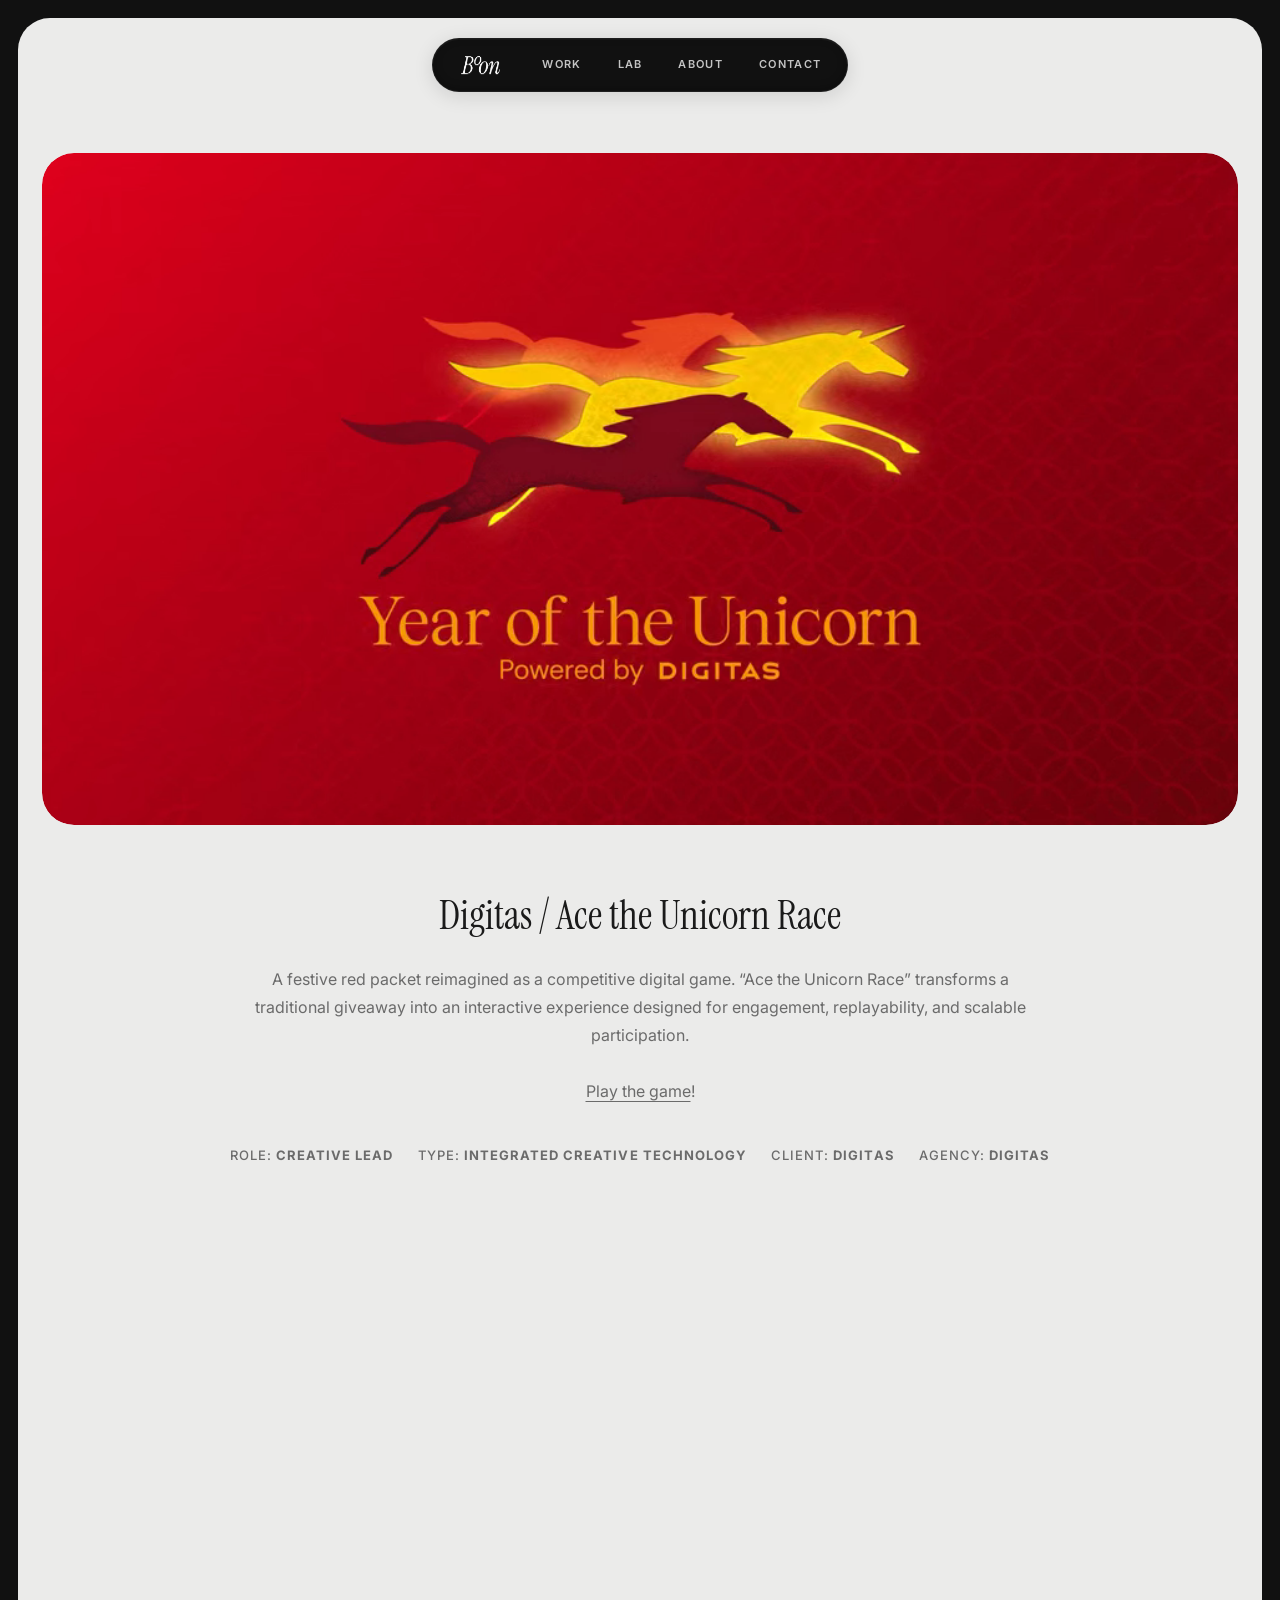
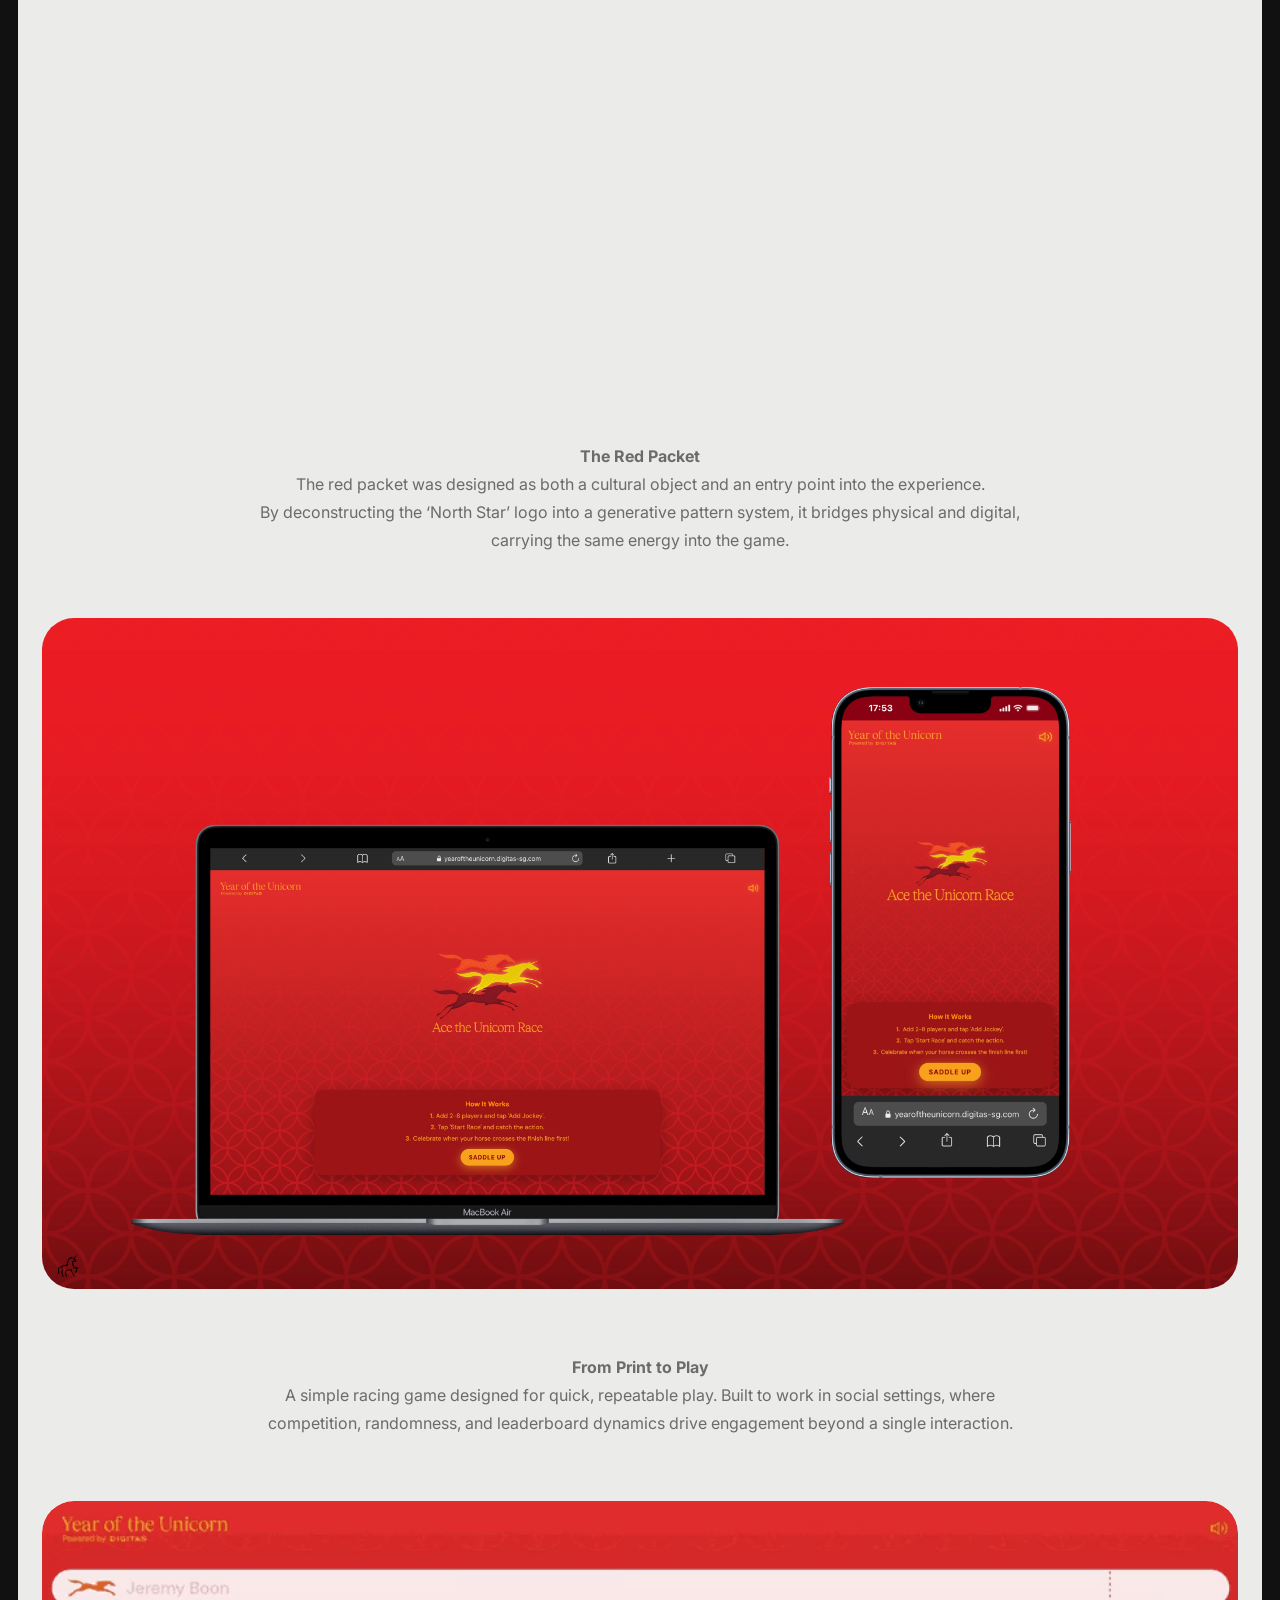
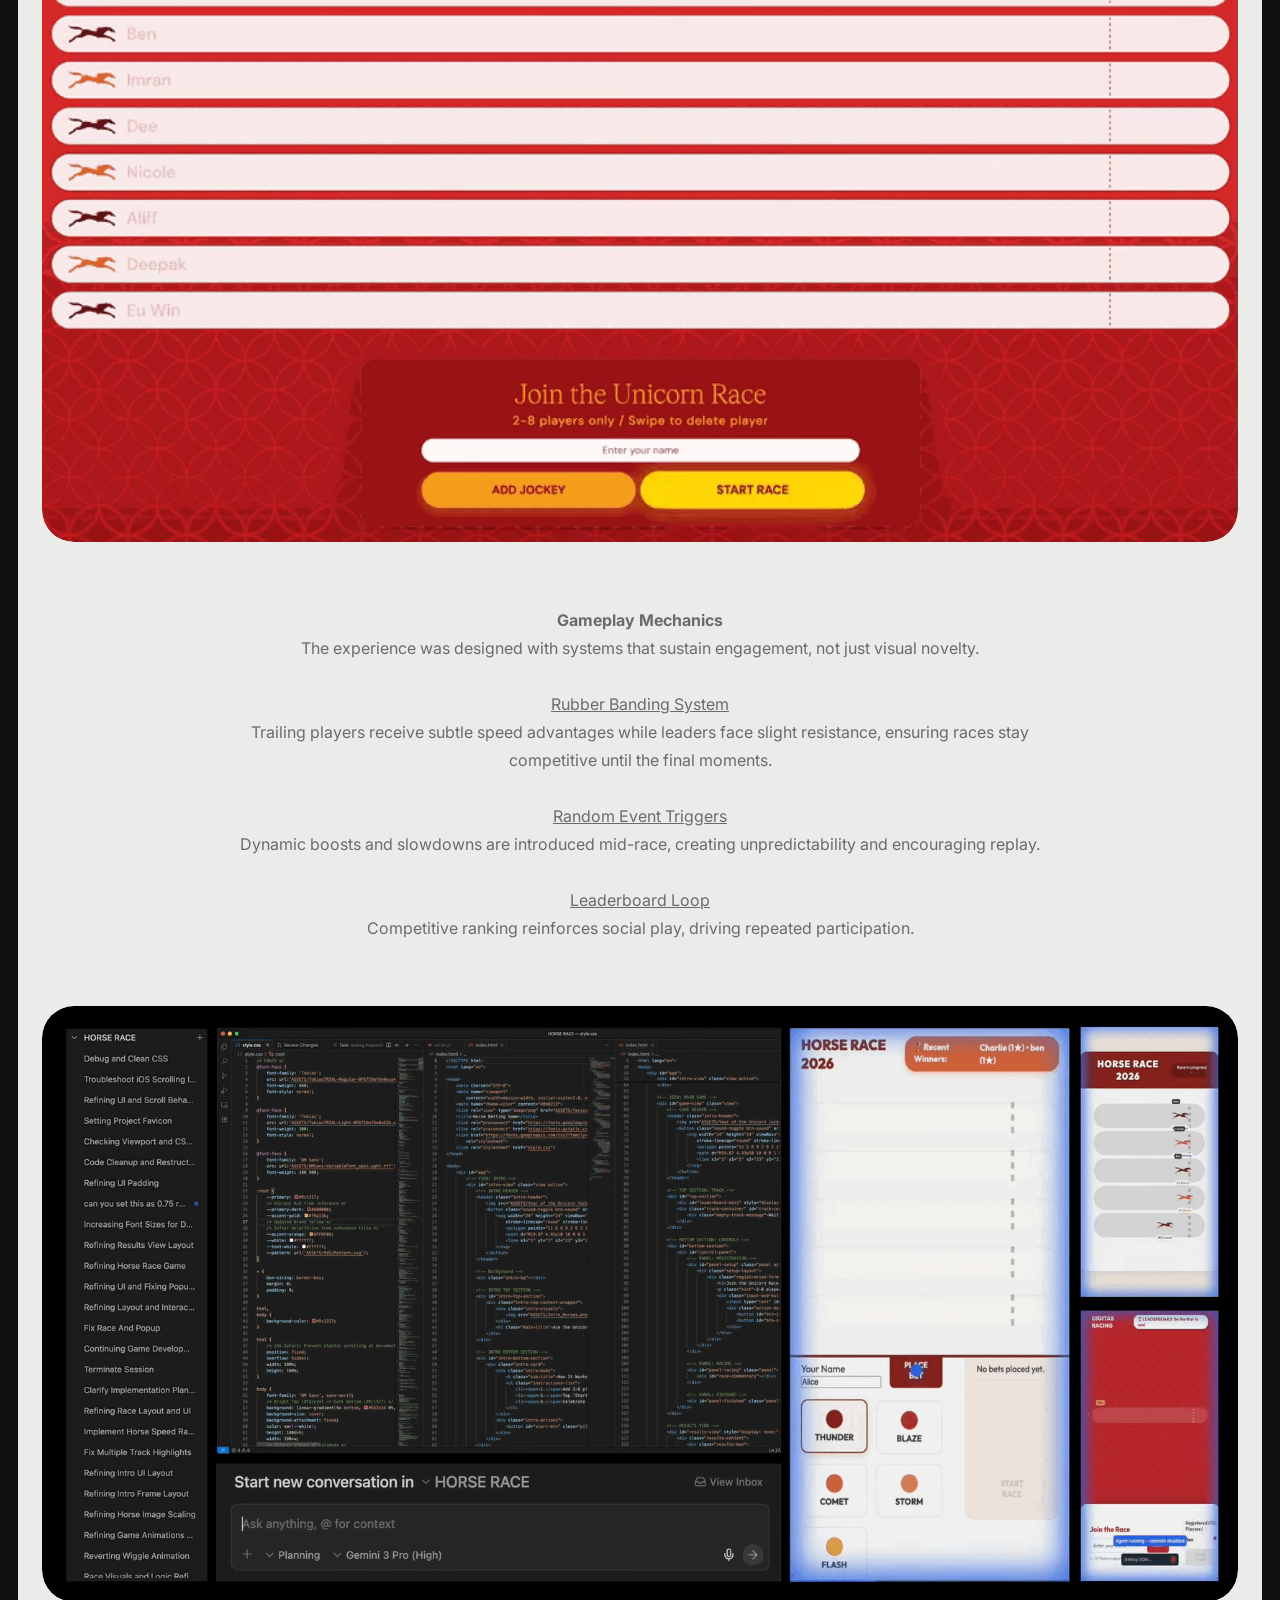
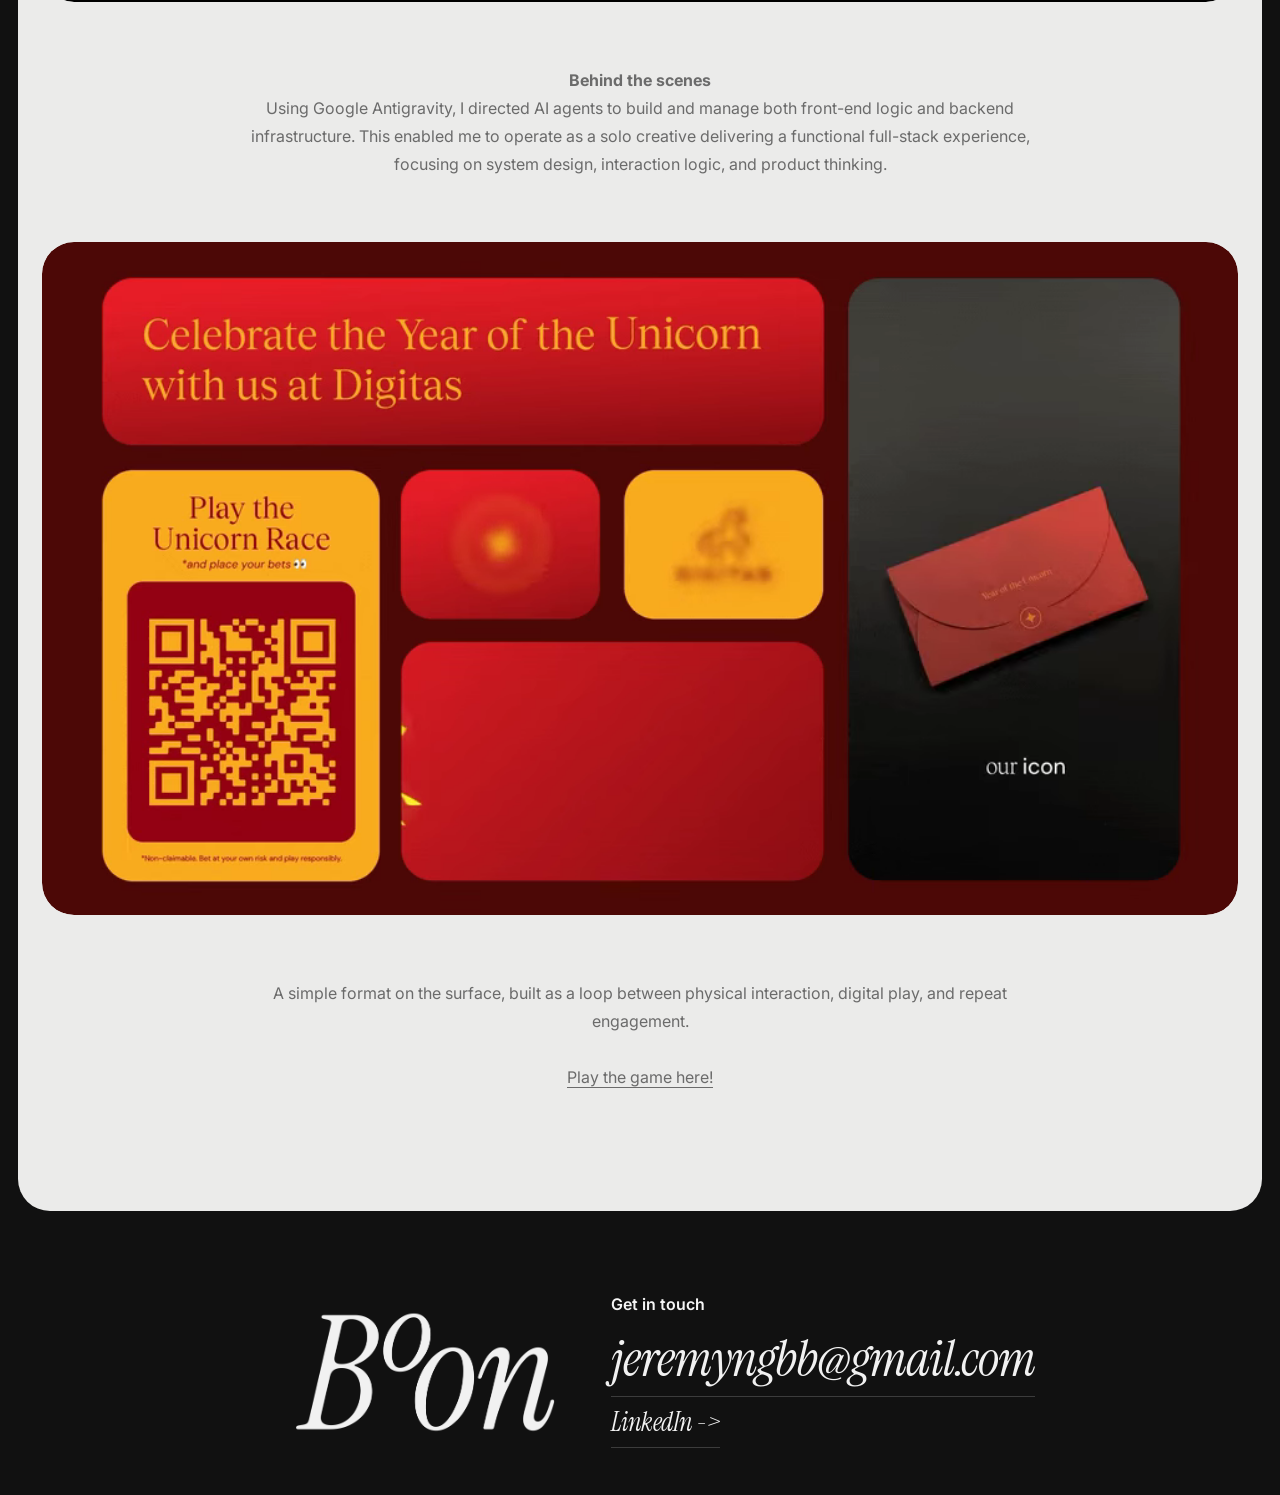
==== lab/digitas-ace-the-unicorn-race/index.html @ 89e83d44 "Add webm media support and hide editor by default" ====
<!DOCTYPE html>
<html lang="en">
<head>
  <meta charset="UTF-8">
  <meta name="viewport" content="width=device-width, initial-scale=1.0">
  <meta name="description" content="Project Detail — Boon's Portfolio">
  <title>Project — Boon</title>
  <base href="../../">
  <link rel="icon" type="image/png" href="assets/boon-logo.png">
  <link rel="apple-touch-icon" href="assets/boon-logo.png">
  <link rel="stylesheet" href="css/style.css?v=20260430-08">
</head>
<body>
  <div class="viewport-outer">
    <div class="site-frame" id="siteFrame">
      <header class="site-header" id="siteHeader">
        <div class="site-header-left"></div>
        <nav class="notch-nav" id="notchNav">
          <span class="site-logo" id="notchLogo"></span>
          <div class="notch-links-shell">
            <div class="notch-links" id="notchLinks"></div>
          </div>
        </nav>
        <div class="site-header-right"></div>
      </header>

      <section class="project-hero" id="projectHero"></section>
      <section class="project-info" id="projectInfo"></section>
      <section class="content-blocks" id="contentBlocks"></section>
    </div>
  </div>

  <footer class="site-footer" id="siteFooter"></footer>

  <button class="sync-toggle" id="syncToggle" title="Sync from data.js" onclick="syncFromFile()">↻</button>
  <button class="edit-toggle" id="editToggle">Edit</button>

  <div class="edit-toolbar" id="editToolbar">
    <button onclick="addContentBlock('full-image')">+ Full Image</button>
    <button onclick="addContentBlock('two-image')">+ Two Images</button>
    <button onclick="addContentBlock('3-grid')">+ 3-Grid</button>
    <button onclick="addContentBlock('4-grid')">+ 4-Grid</button>
    <button onclick="addContentBlock('text')">+ Text</button>
    <button onclick="addContentBlock('two-column')">+ Two Column</button>
    <button onclick="addContentBlock('video')">+ Video</button>
    <button onclick="exportData()">Export Data</button>
    <button class="primary" onclick="saveData(); showToast('Saved!');">Save</button>
  </div>

  <div id="toast" style="
    position: fixed; bottom: 80px; left: 50%; transform: translateX(-50%) translateY(20px);
    background: #1A1A1A; color: #fff; font-family: var(--font-body); font-size: 13px;
    padding: 10px 24px; border-radius: 50px; opacity: 0; pointer-events: none;
    transition: all 0.3s cubic-bezier(0.16, 1, 0.3, 1); z-index: 3000;
  "></div>

  <script defer src="js/data.js?v=20260430-08"></script>
  <script defer src="js/core.js?v=20260430-08"></script>
  <script defer src="js/app.js?v=20260430-08"></script>
  <script defer src="js/editor.js?v=20260430-08"></script>
</body>
</html>
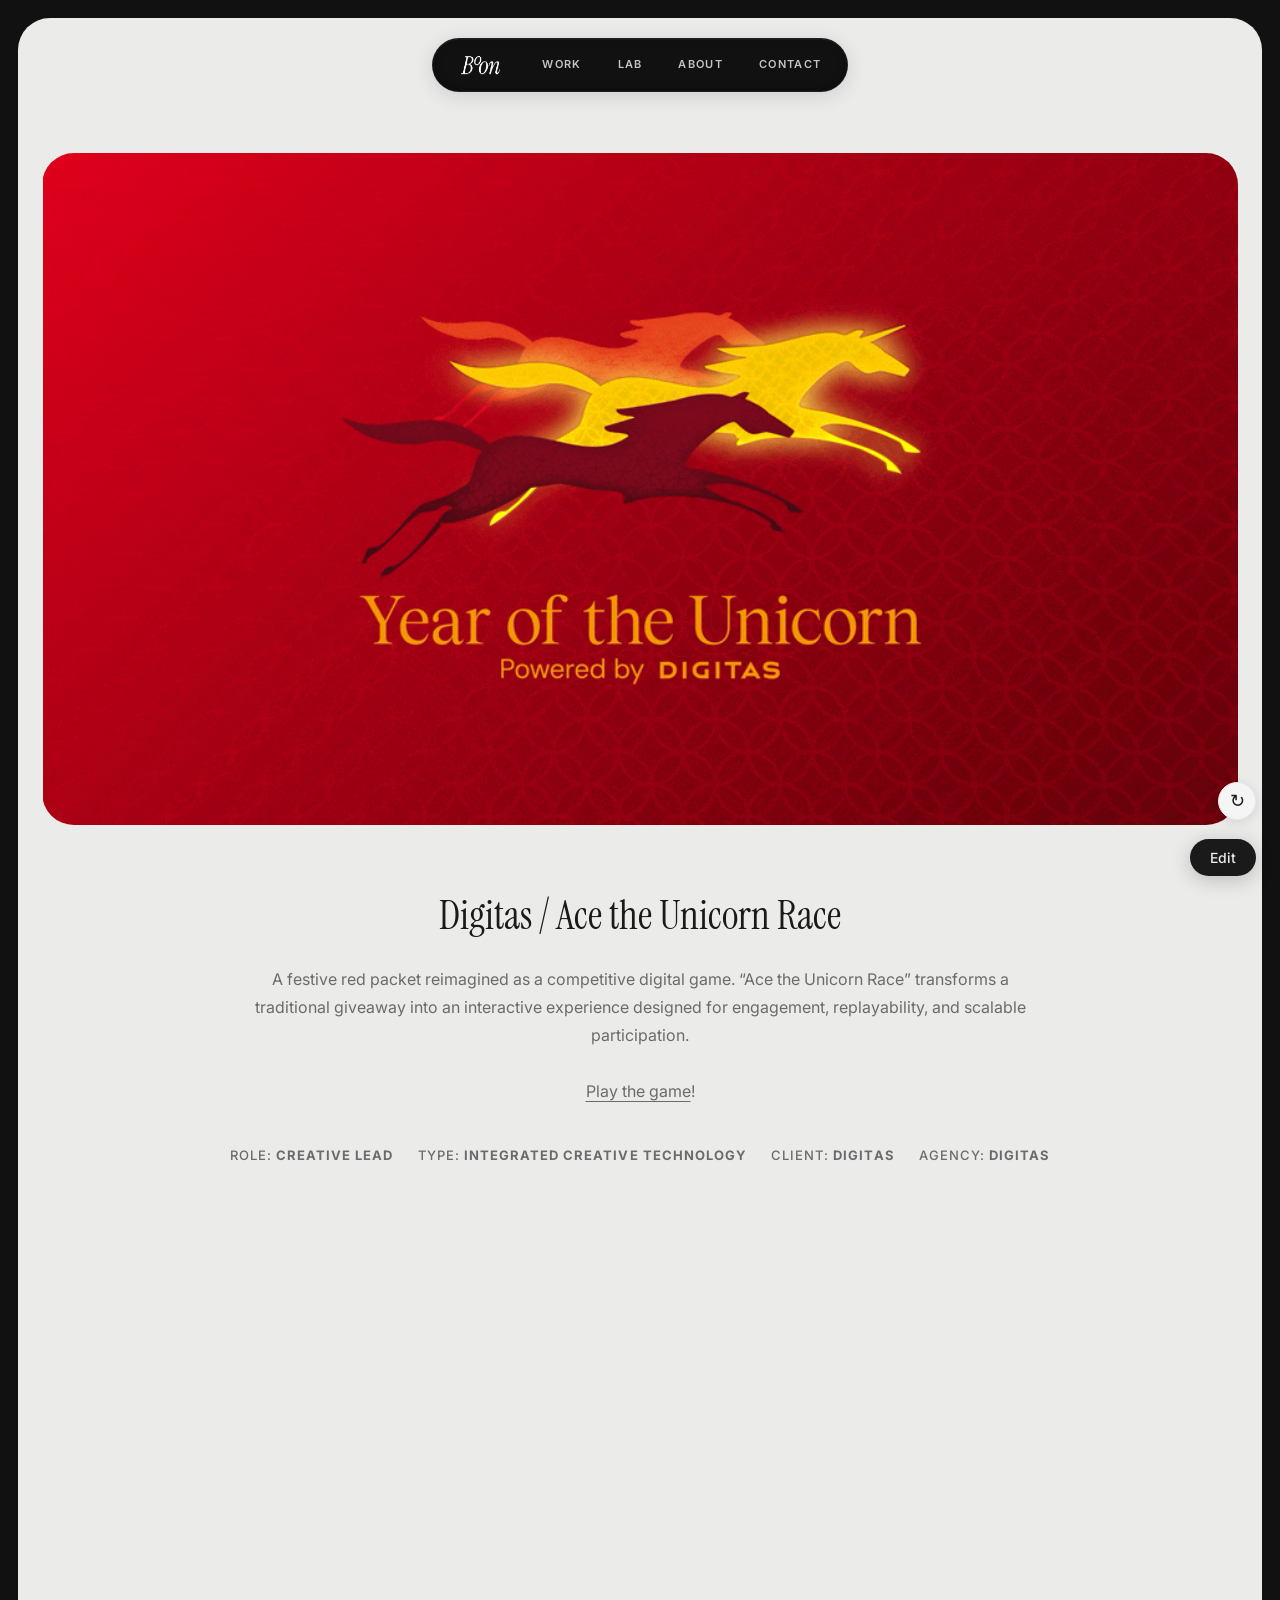
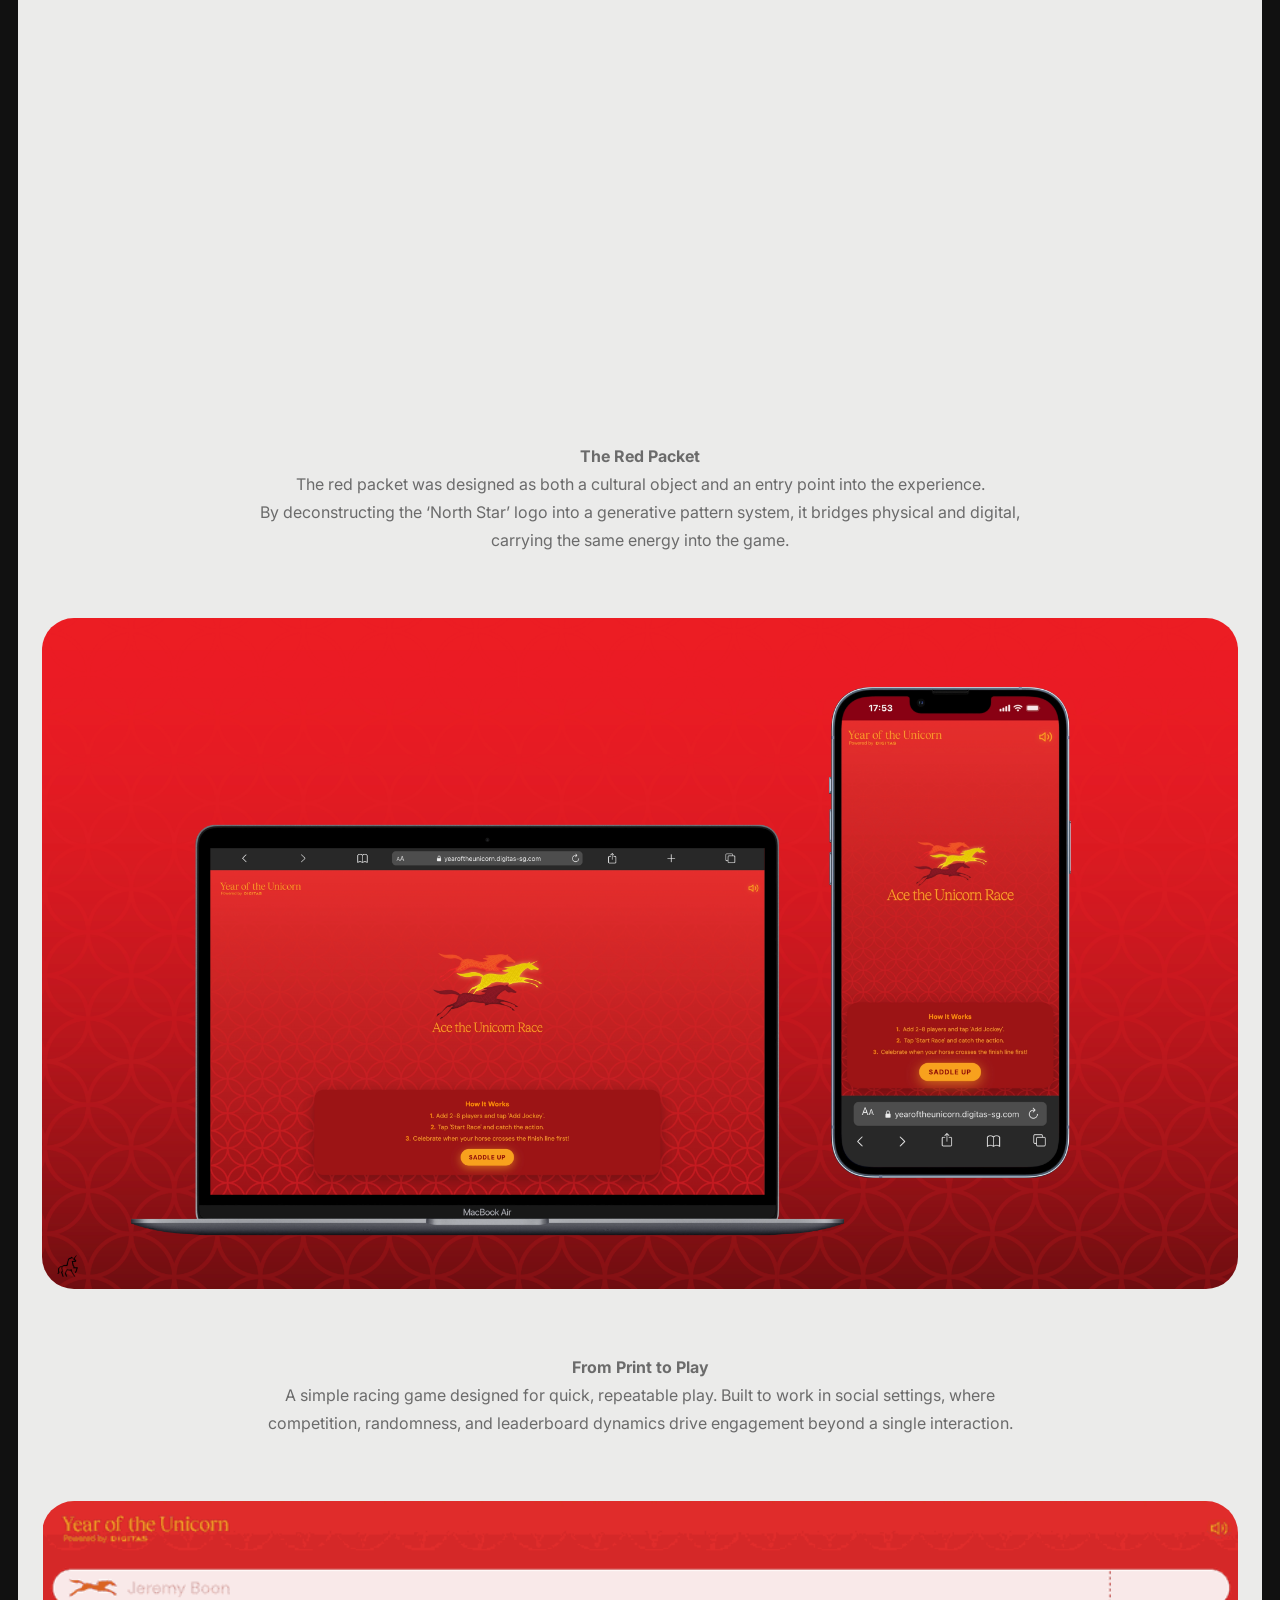
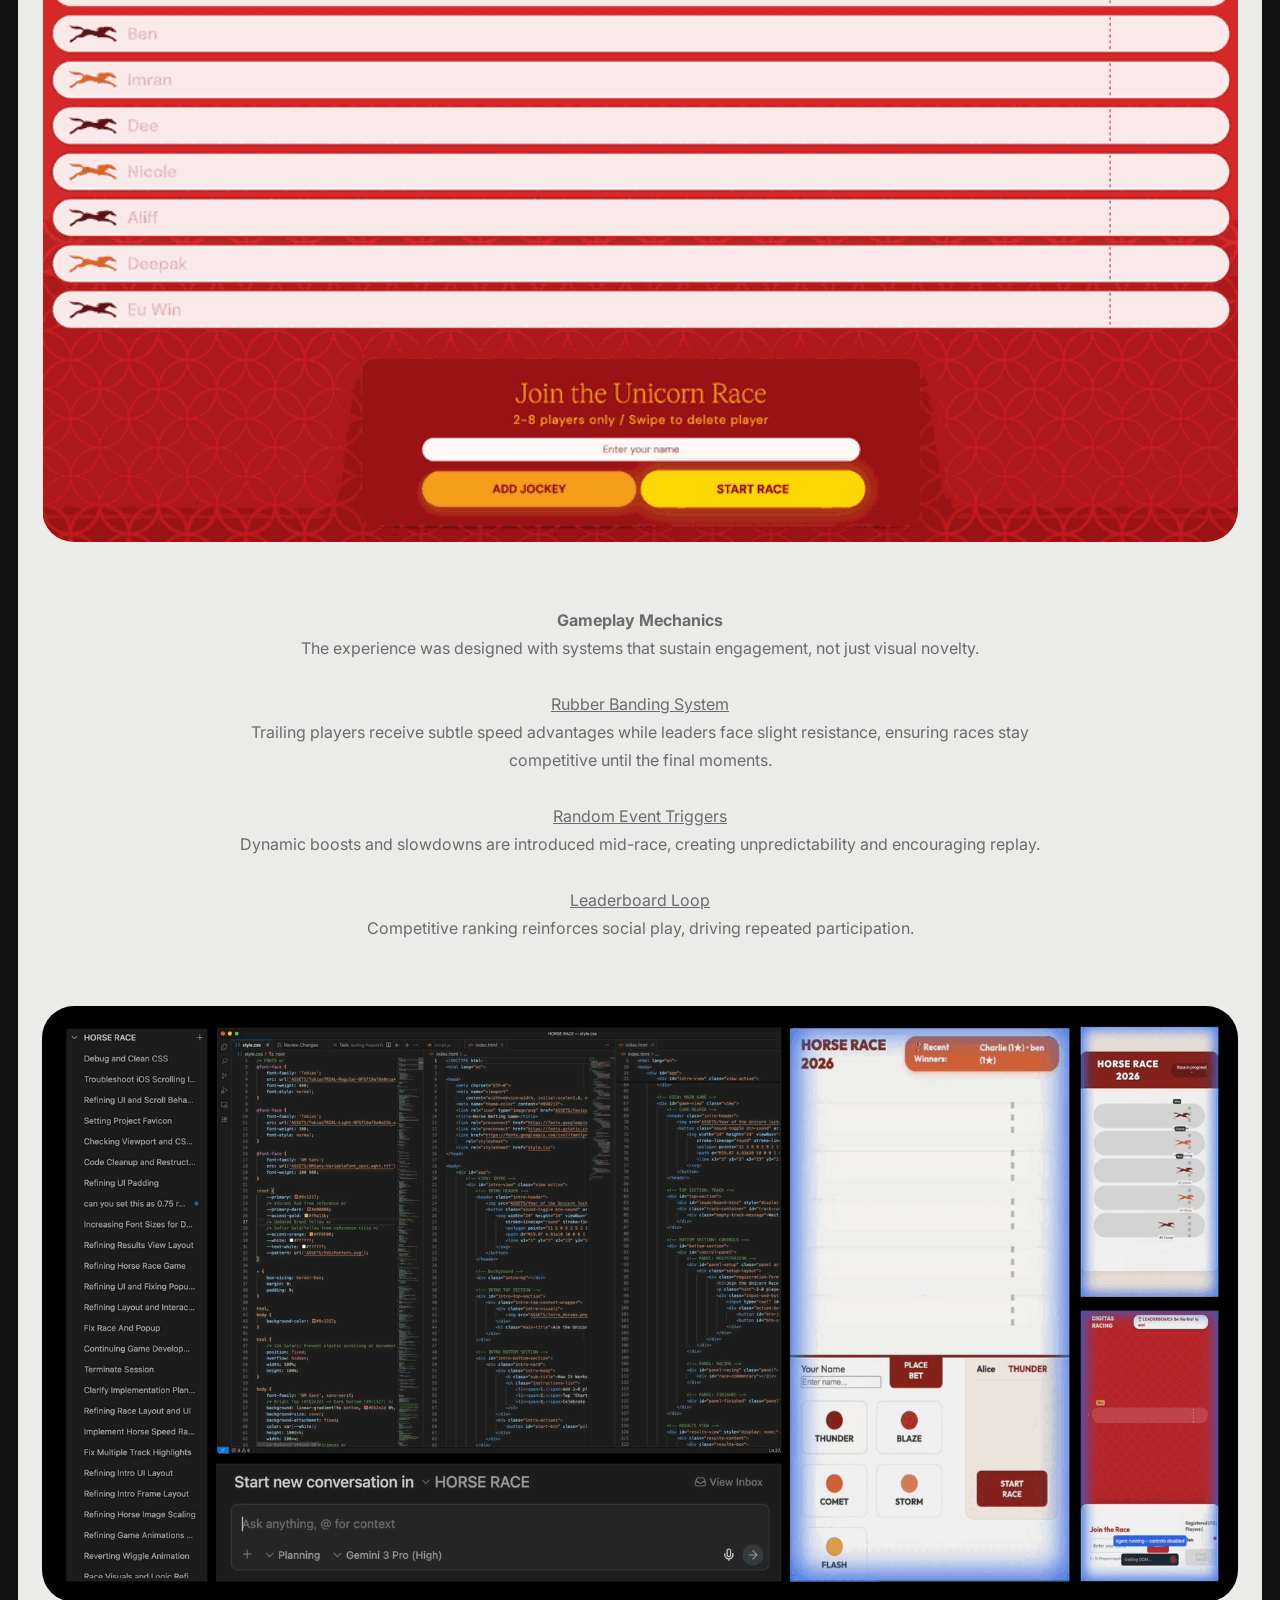
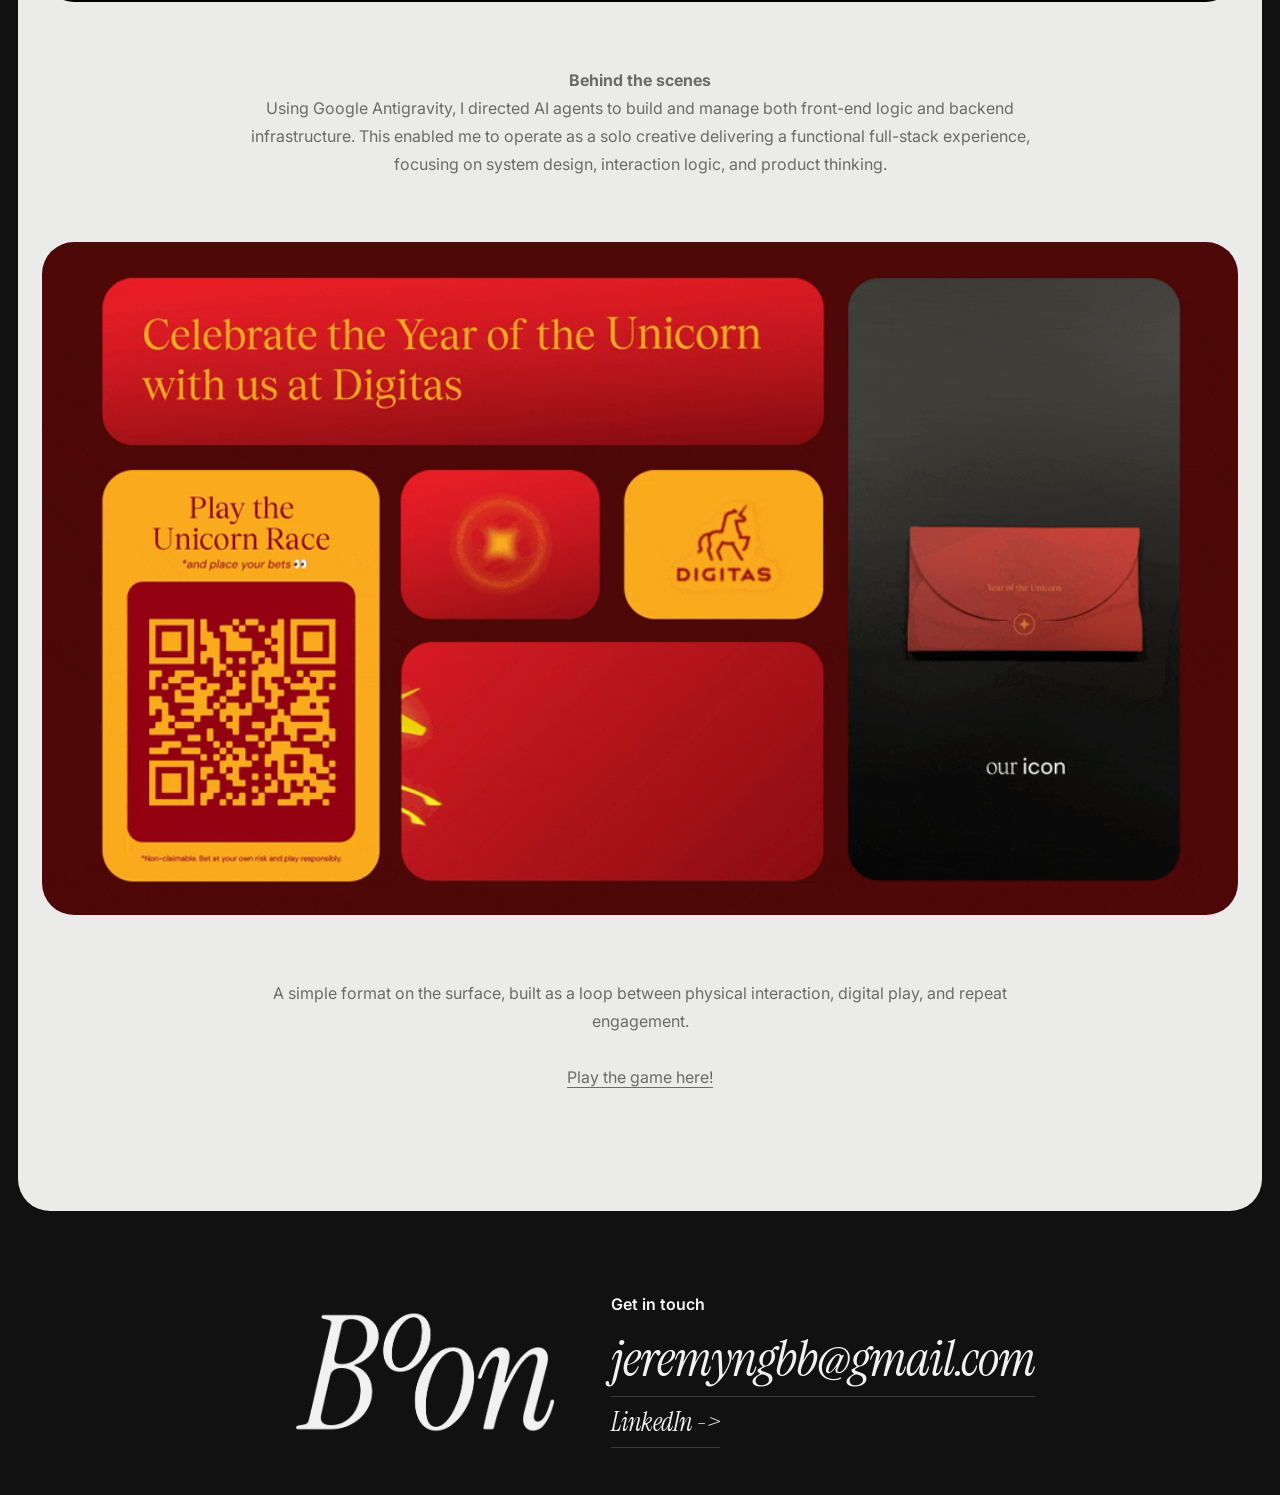
==== commit 1b55b4ae: "Update portfolio copy and route bundles" ====
--- a/lab/digitas-ace-the-unicorn-race/index.html
+++ b/lab/digitas-ace-the-unicorn-race/index.html
@@ -8,7 +8,7 @@
   <base href="../../">
   <link rel="icon" type="image/png" href="assets/boon-logo.png">
   <link rel="apple-touch-icon" href="assets/boon-logo.png">
-  <link rel="stylesheet" href="css/style.css?v=20260430-08">
+  <link rel="stylesheet" href="css/style.css?v=20260430-11">
 </head>
 <body>
   <div class="viewport-outer">
@@ -54,9 +54,9 @@
     transition: all 0.3s cubic-bezier(0.16, 1, 0.3, 1); z-index: 3000;
   "></div>
 
-  <script defer src="js/data.js?v=20260430-08"></script>
-  <script defer src="js/core.js?v=20260430-08"></script>
-  <script defer src="js/app.js?v=20260430-08"></script>
-  <script defer src="js/editor.js?v=20260430-08"></script>
+  <script defer src="js/data.js?v=20260430-11"></script>
+  <script defer src="js/core.js?v=20260430-11"></script>
+  <script defer src="js/app.js?v=20260430-11"></script>
+  <script defer src="js/editor.js?v=20260430-11"></script>
 </body>
 </html>
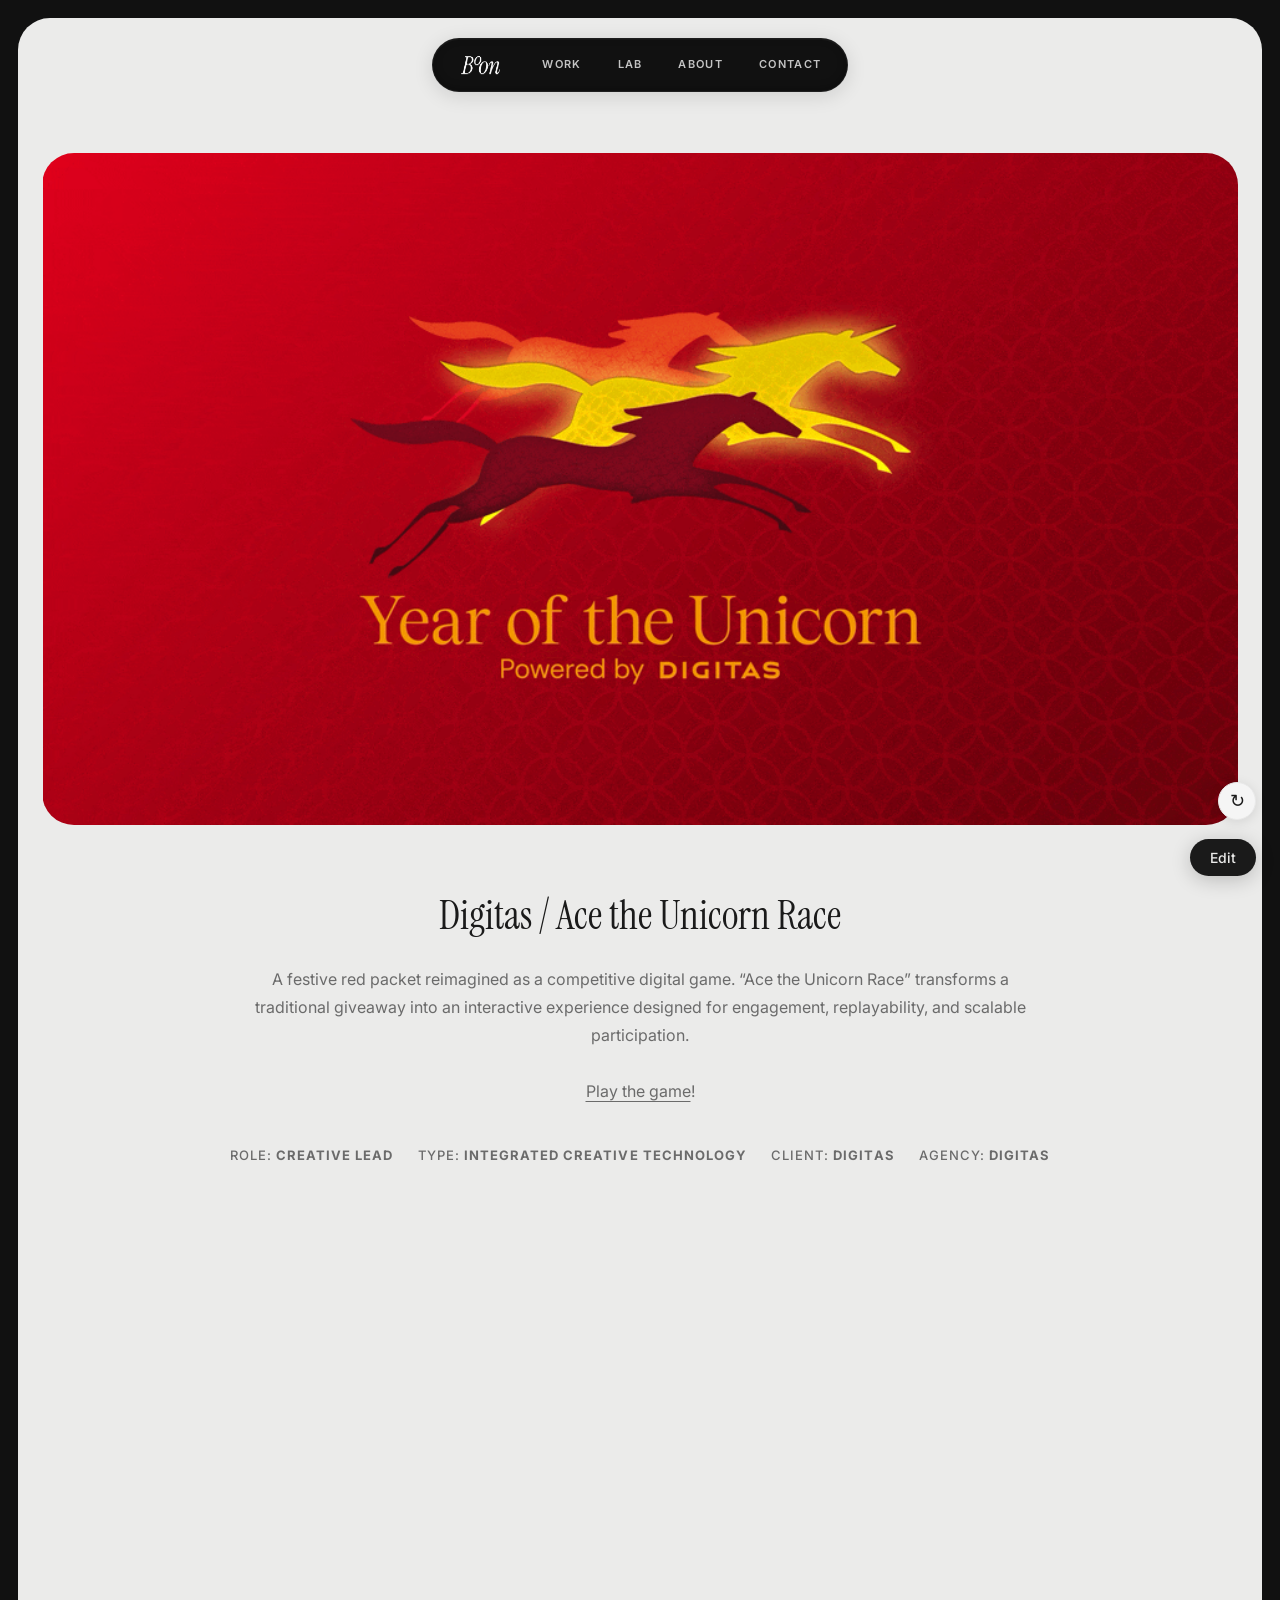
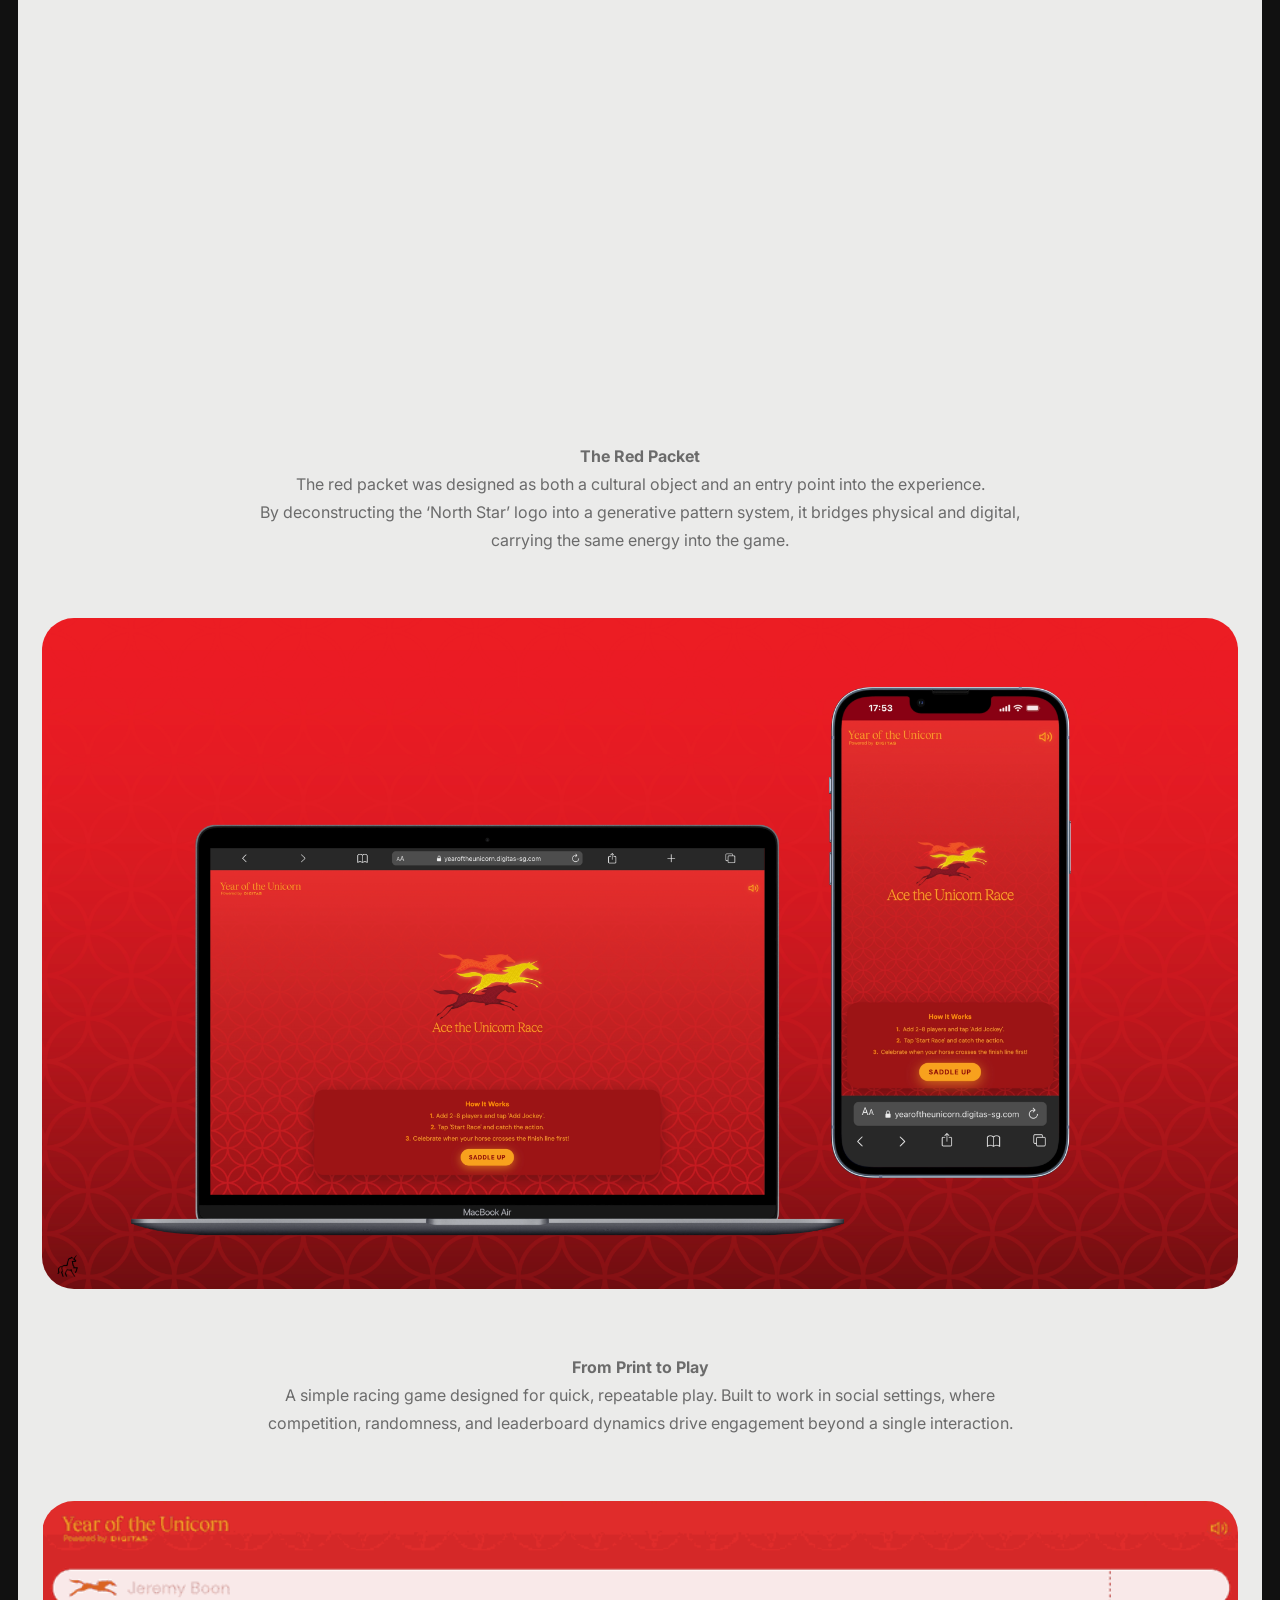
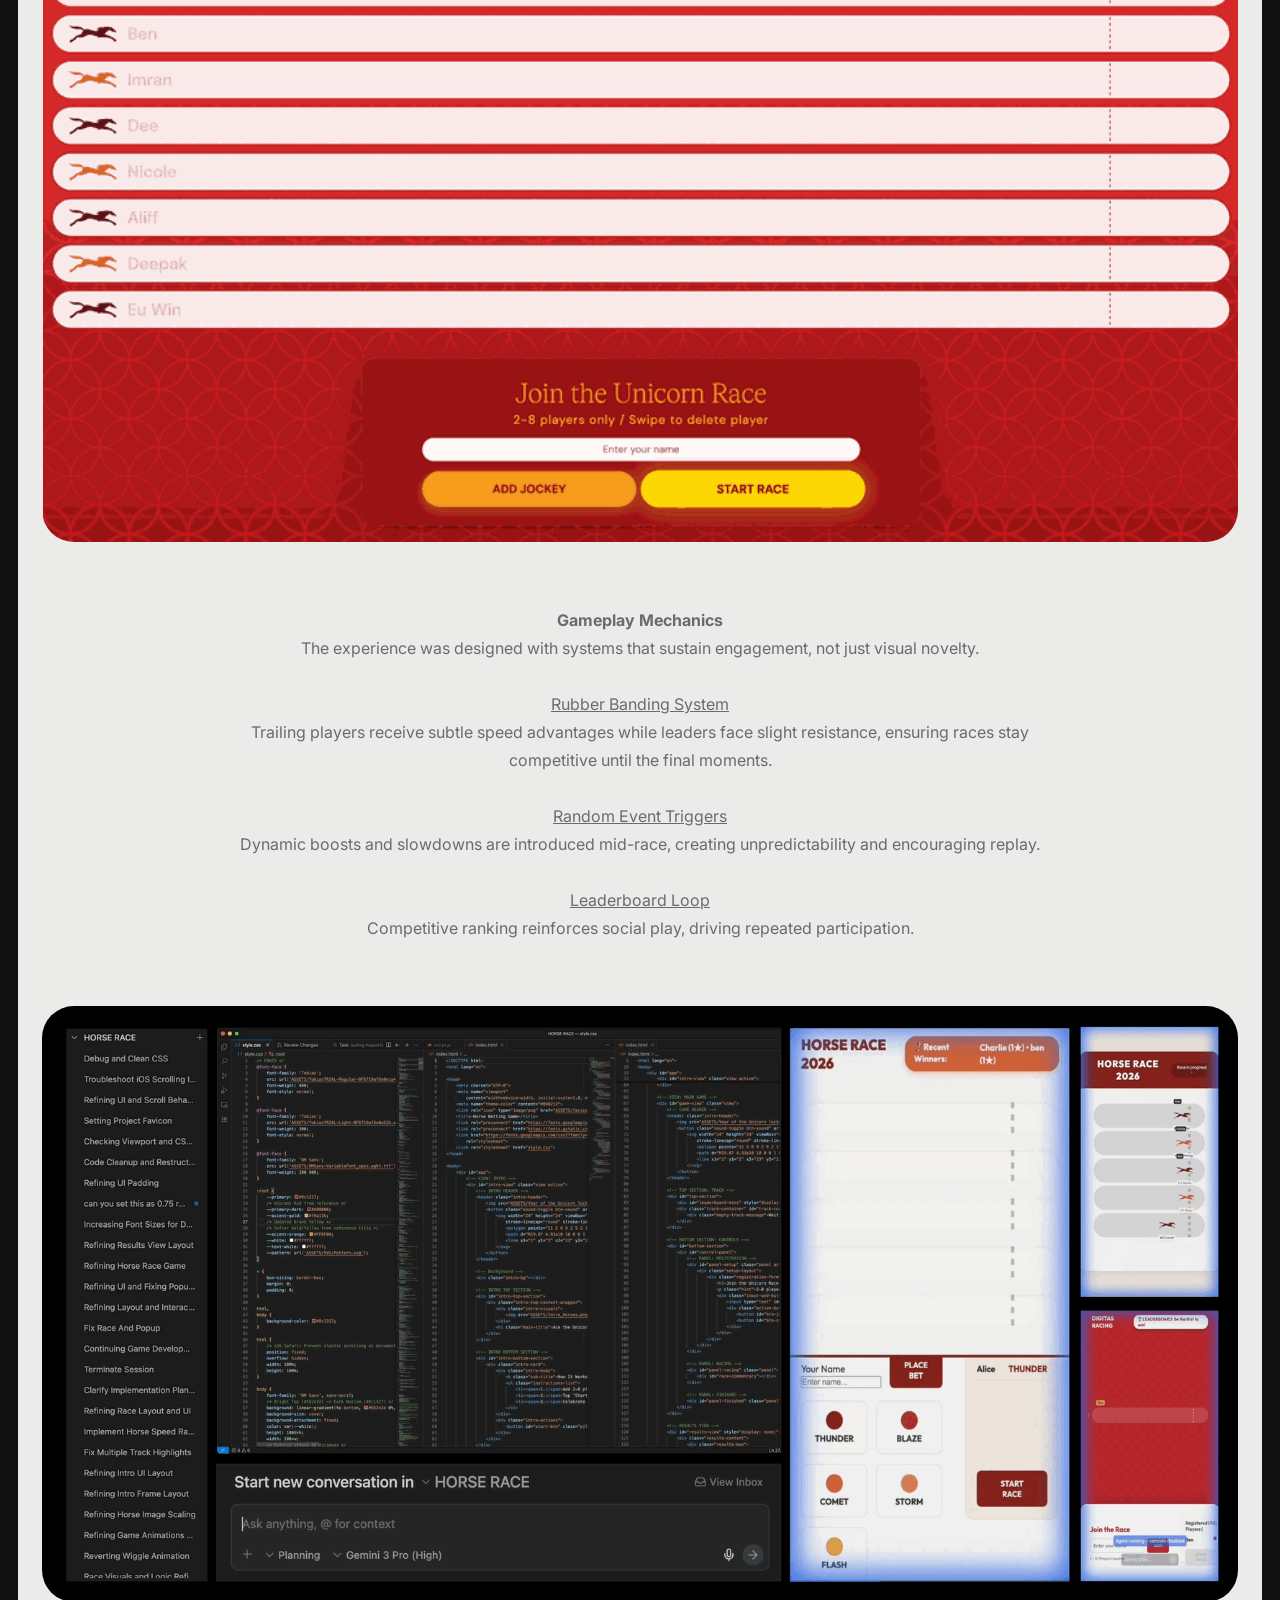
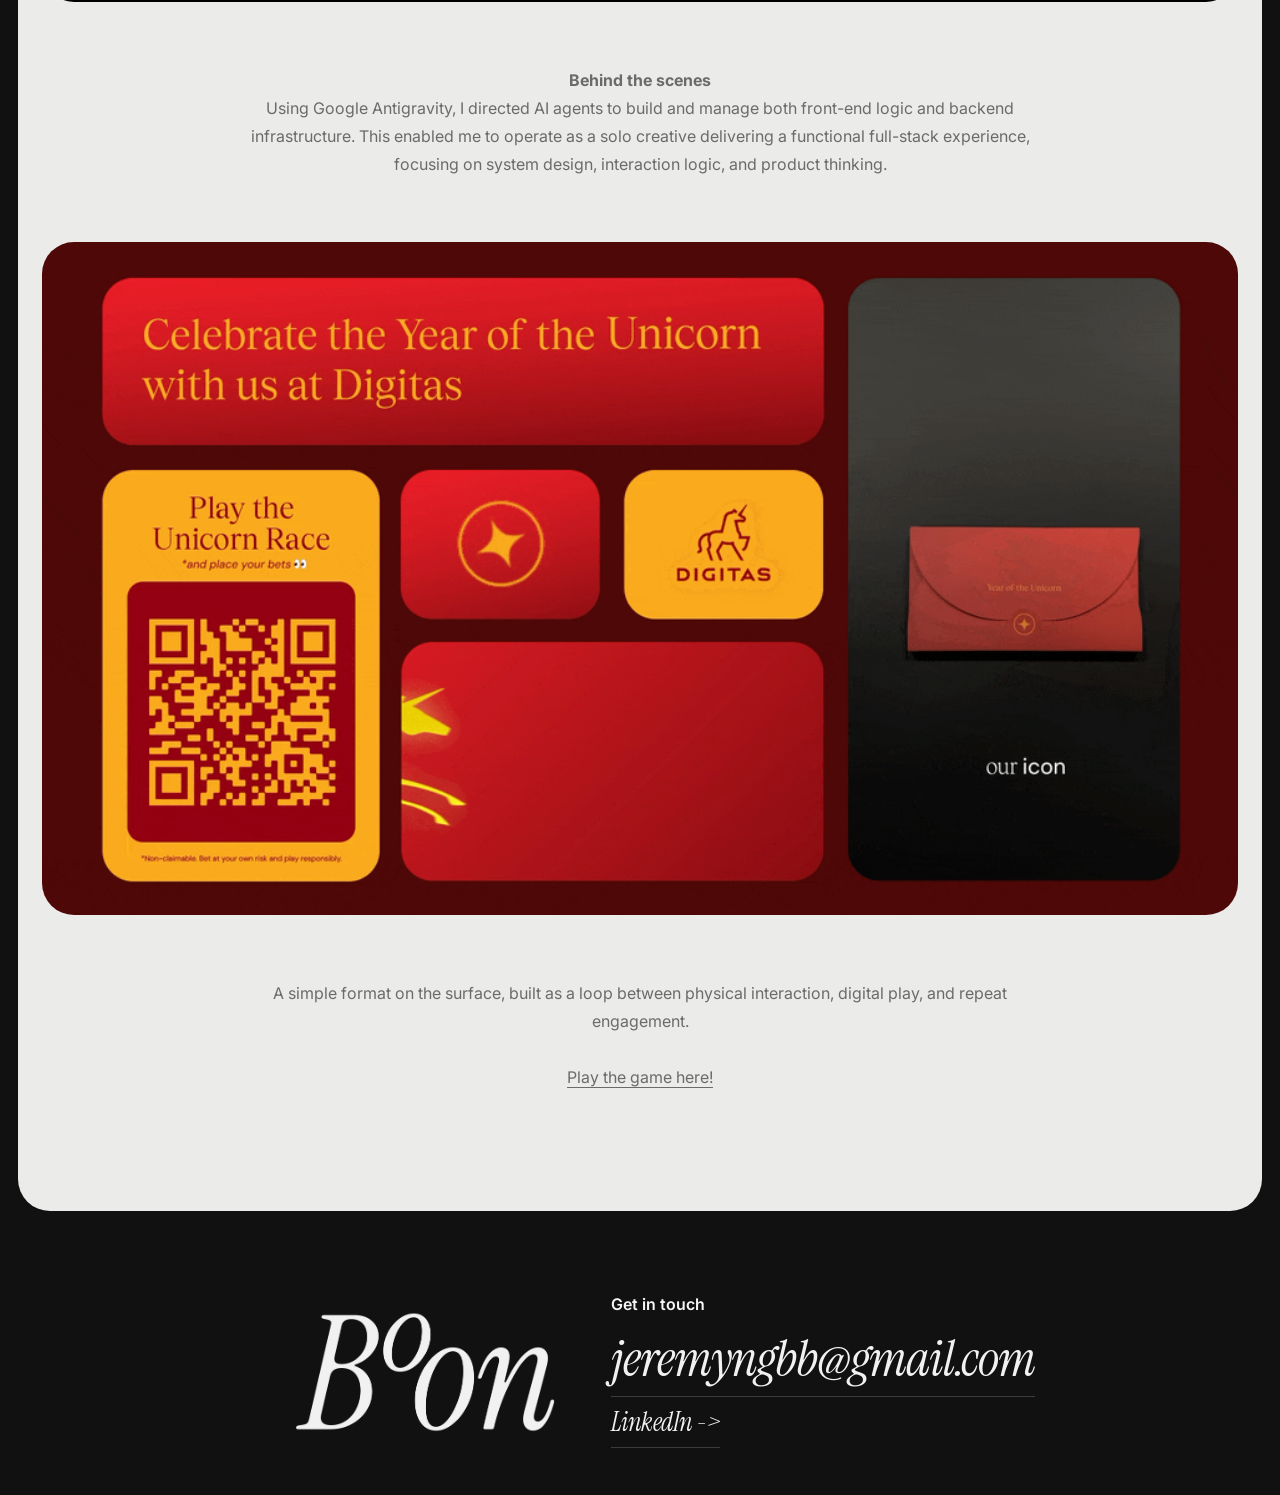
==== commit 9c209c6b: "Refresh about copy" ====
--- a/lab/digitas-ace-the-unicorn-race/index.html
+++ b/lab/digitas-ace-the-unicorn-race/index.html
@@ -8,7 +8,7 @@
   <base href="../../">
   <link rel="icon" type="image/png" href="assets/boon-logo.png">
   <link rel="apple-touch-icon" href="assets/boon-logo.png">
-  <link rel="stylesheet" href="css/style.css?v=20260430-11">
+  <link rel="stylesheet" href="css/style.css?v=20260504-01">
 </head>
 <body>
   <div class="viewport-outer">
@@ -54,9 +54,9 @@
     transition: all 0.3s cubic-bezier(0.16, 1, 0.3, 1); z-index: 3000;
   "></div>
 
-  <script defer src="js/data.js?v=20260430-11"></script>
-  <script defer src="js/core.js?v=20260430-11"></script>
-  <script defer src="js/app.js?v=20260430-11"></script>
-  <script defer src="js/editor.js?v=20260430-11"></script>
+  <script defer src="js/data.js?v=20260504-01"></script>
+  <script defer src="js/core.js?v=20260504-01"></script>
+  <script defer src="js/app.js?v=20260504-01"></script>
+  <script defer src="js/editor.js?v=20260504-01"></script>
 </body>
 </html>
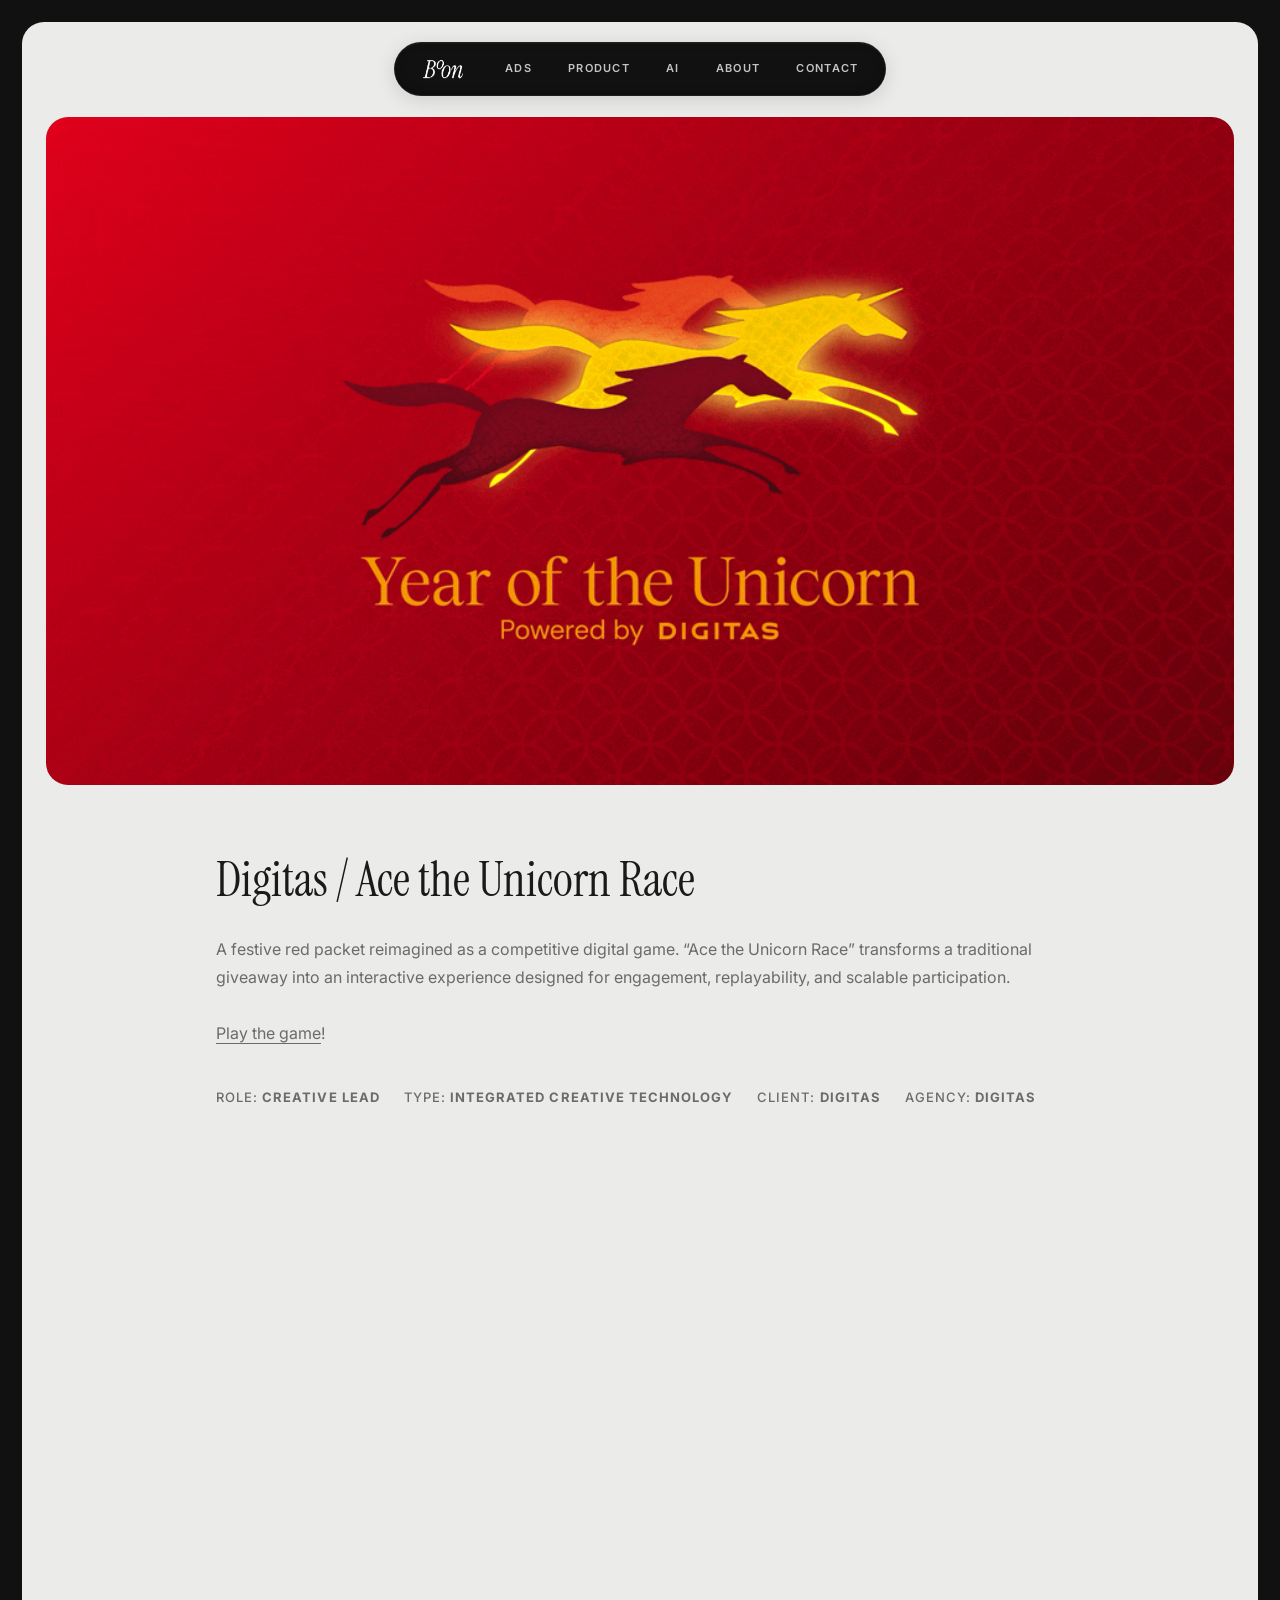
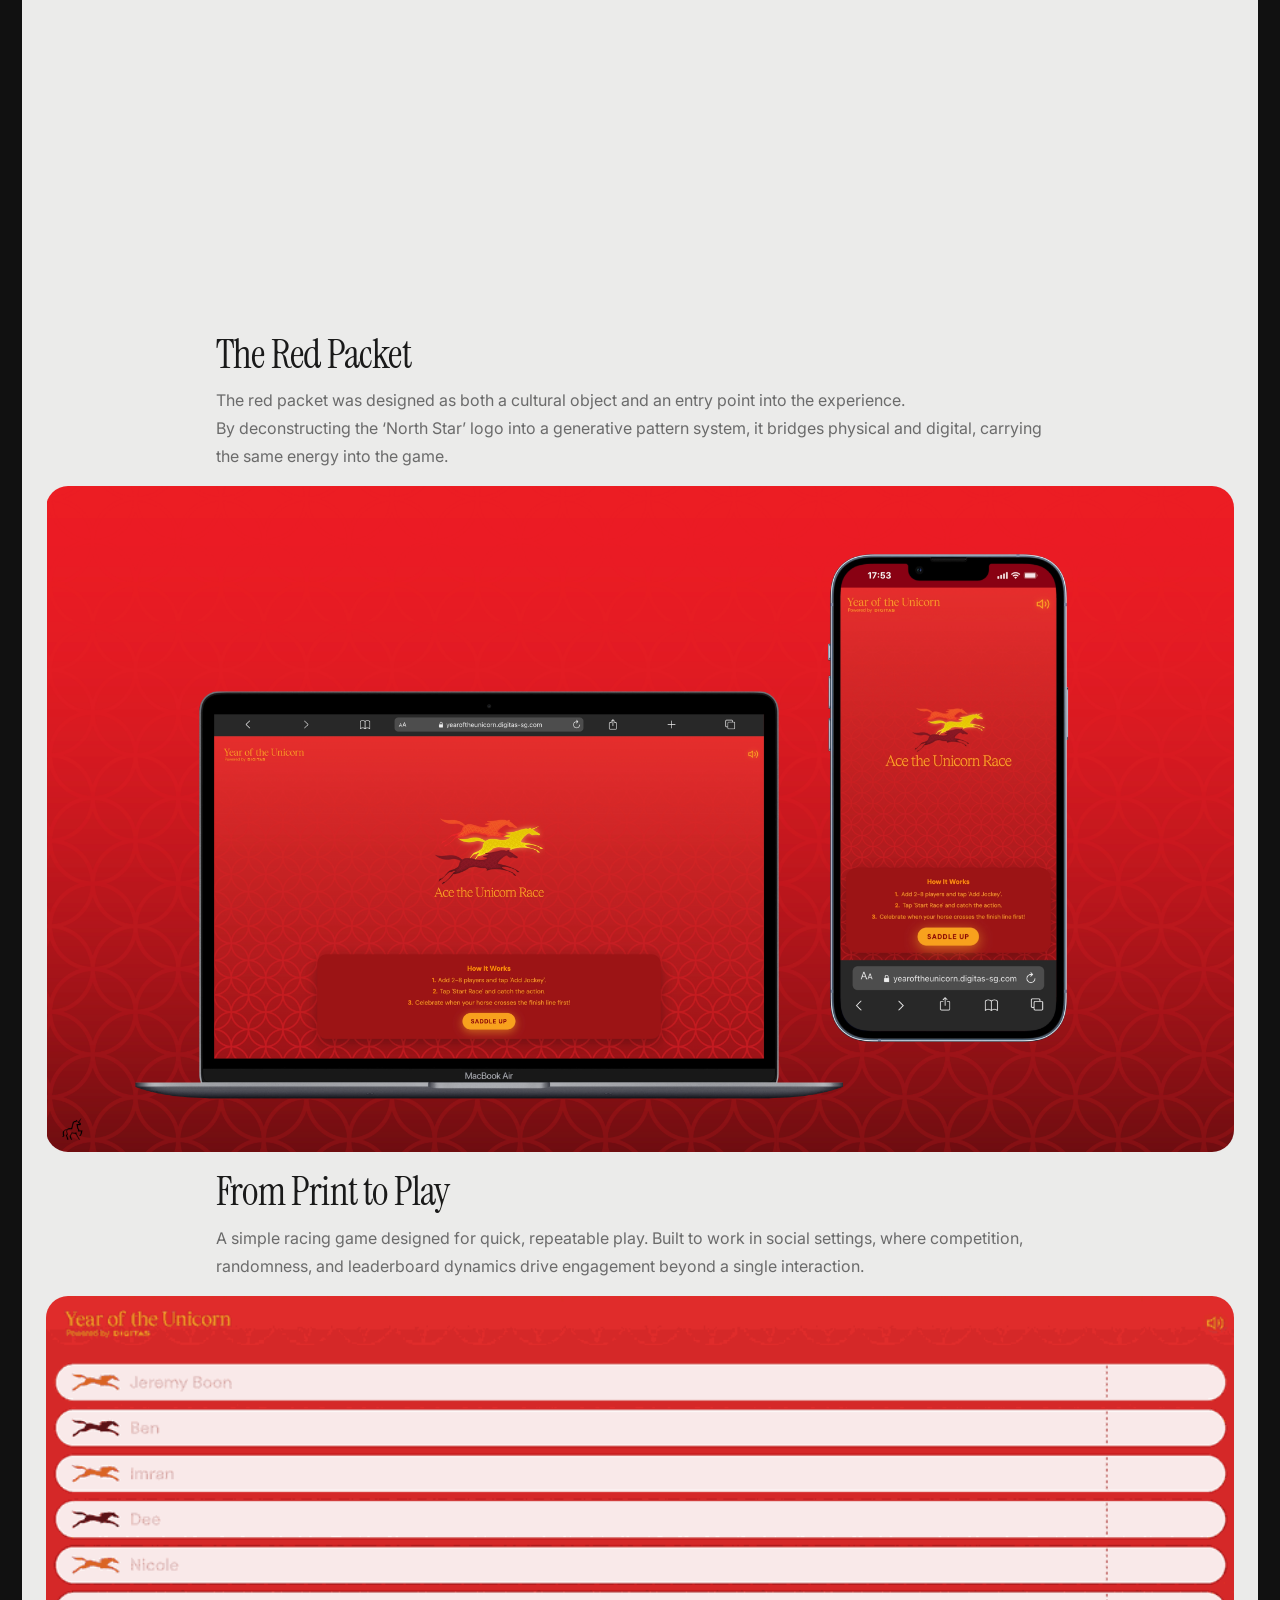
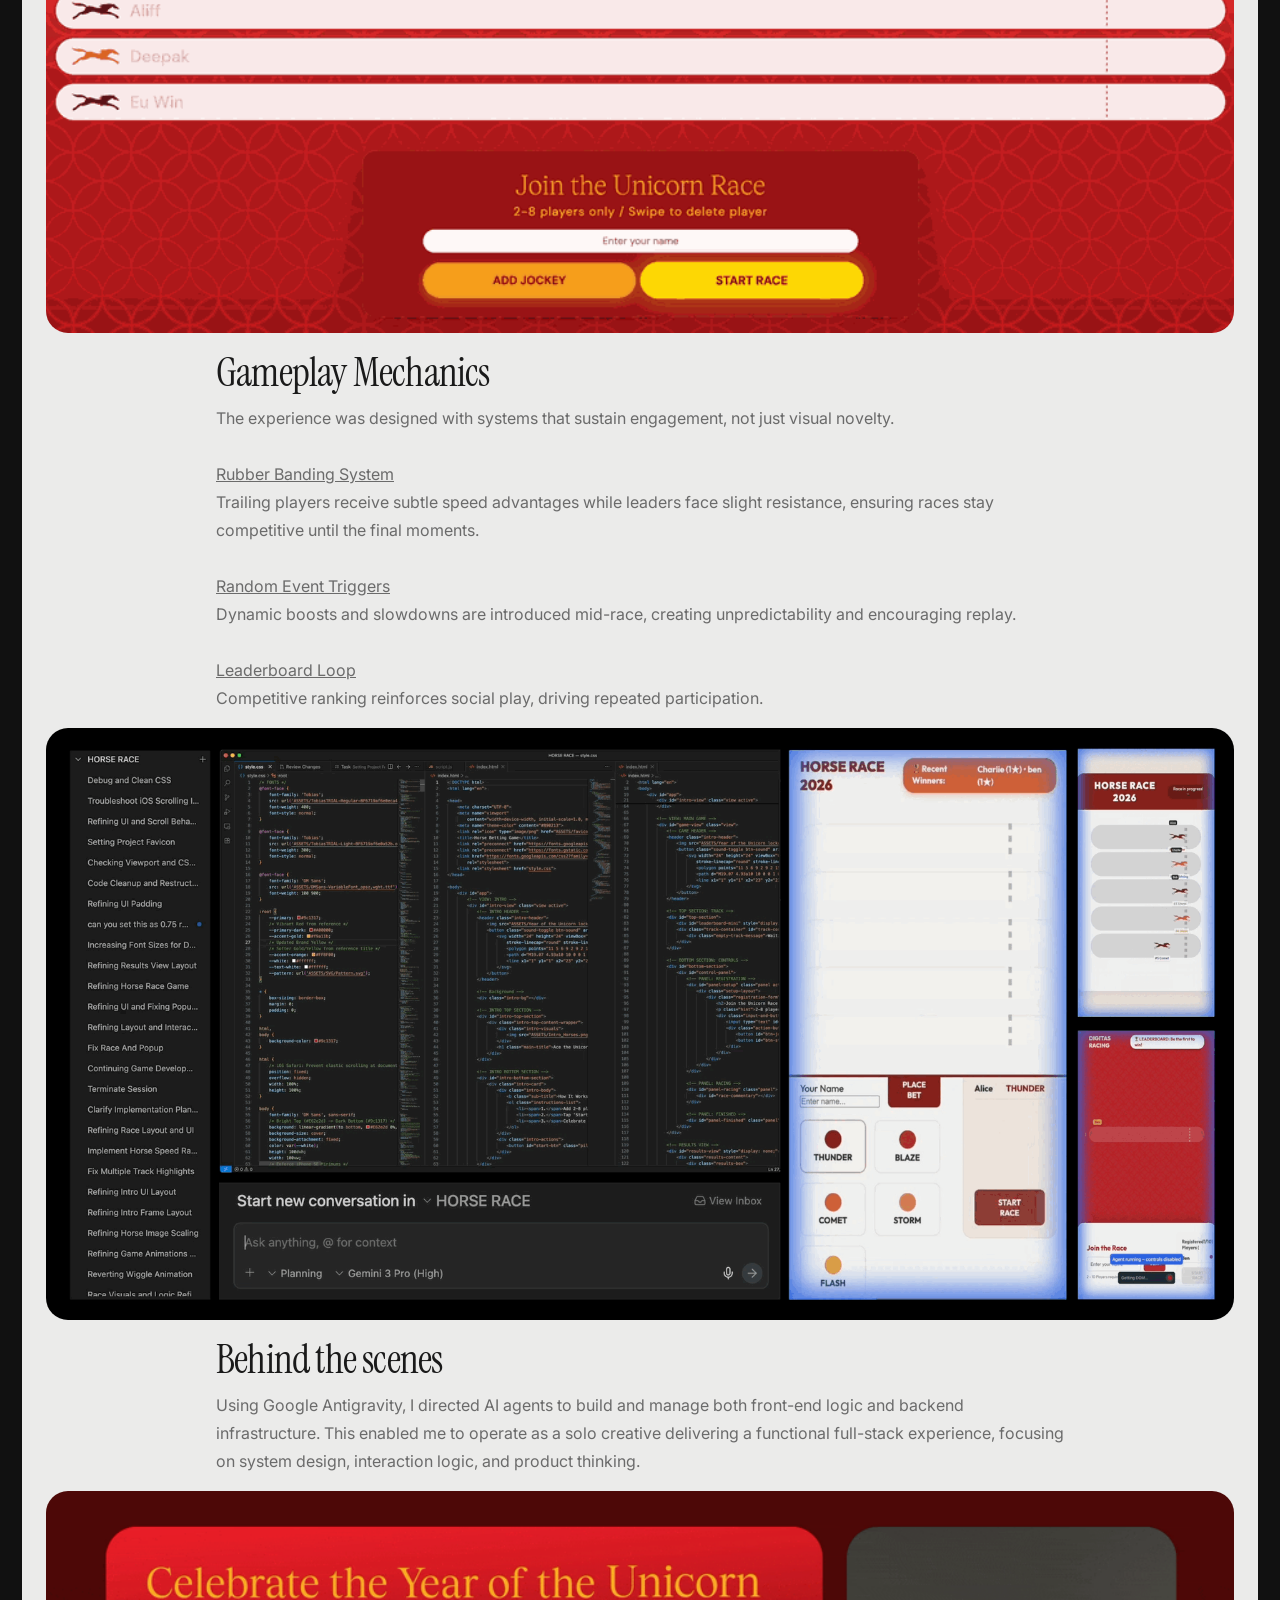
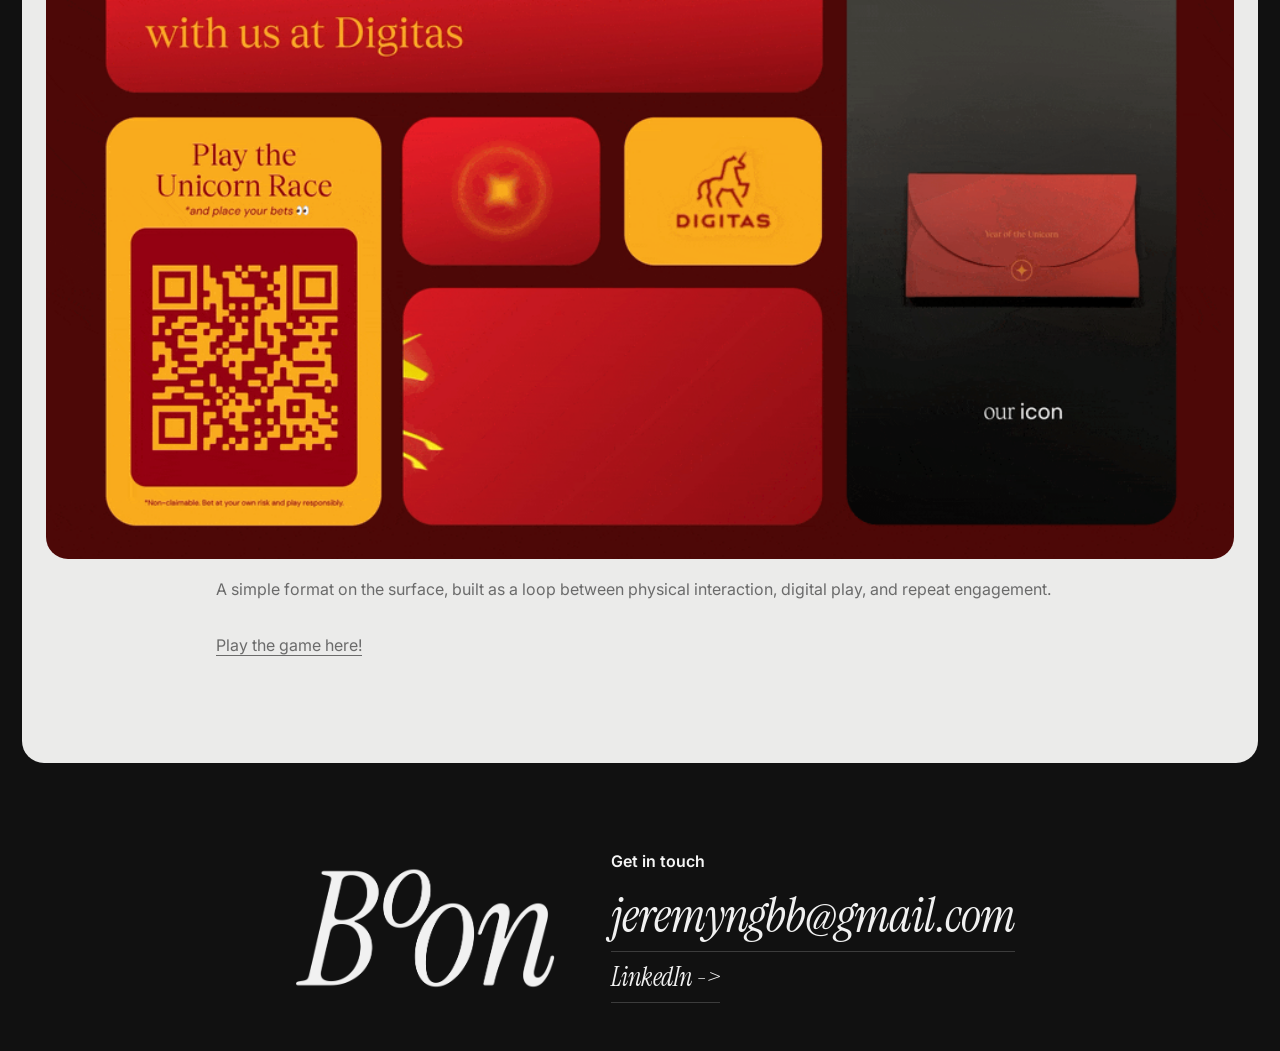
==== commit 781049c7: "Refine portfolio layout and editor behavior" ====
--- a/lab/digitas-ace-the-unicorn-race/index.html
+++ b/lab/digitas-ace-the-unicorn-race/index.html
@@ -8,7 +8,7 @@
   <base href="../../">
   <link rel="icon" type="image/png" href="assets/boon-logo.png">
   <link rel="apple-touch-icon" href="assets/boon-logo.png">
-  <link rel="stylesheet" href="css/style.css?v=20260504-01">
+  <link rel="stylesheet" href="css/style.css?v=20260507-01">
 </head>
 <body>
   <div class="viewport-outer">
@@ -54,9 +54,9 @@
     transition: all 0.3s cubic-bezier(0.16, 1, 0.3, 1); z-index: 3000;
   "></div>
 
-  <script defer src="js/data.js?v=20260504-01"></script>
-  <script defer src="js/core.js?v=20260504-01"></script>
-  <script defer src="js/app.js?v=20260504-01"></script>
-  <script defer src="js/editor.js?v=20260504-01"></script>
+  <script defer src="js/data.js?v=20260504-02"></script>
+  <script defer src="js/core.js?v=20260504-02"></script>
+  <script defer src="js/app.js?v=20260504-02"></script>
+  <script defer src="js/editor.js?v=20260504-02"></script>
 </body>
 </html>
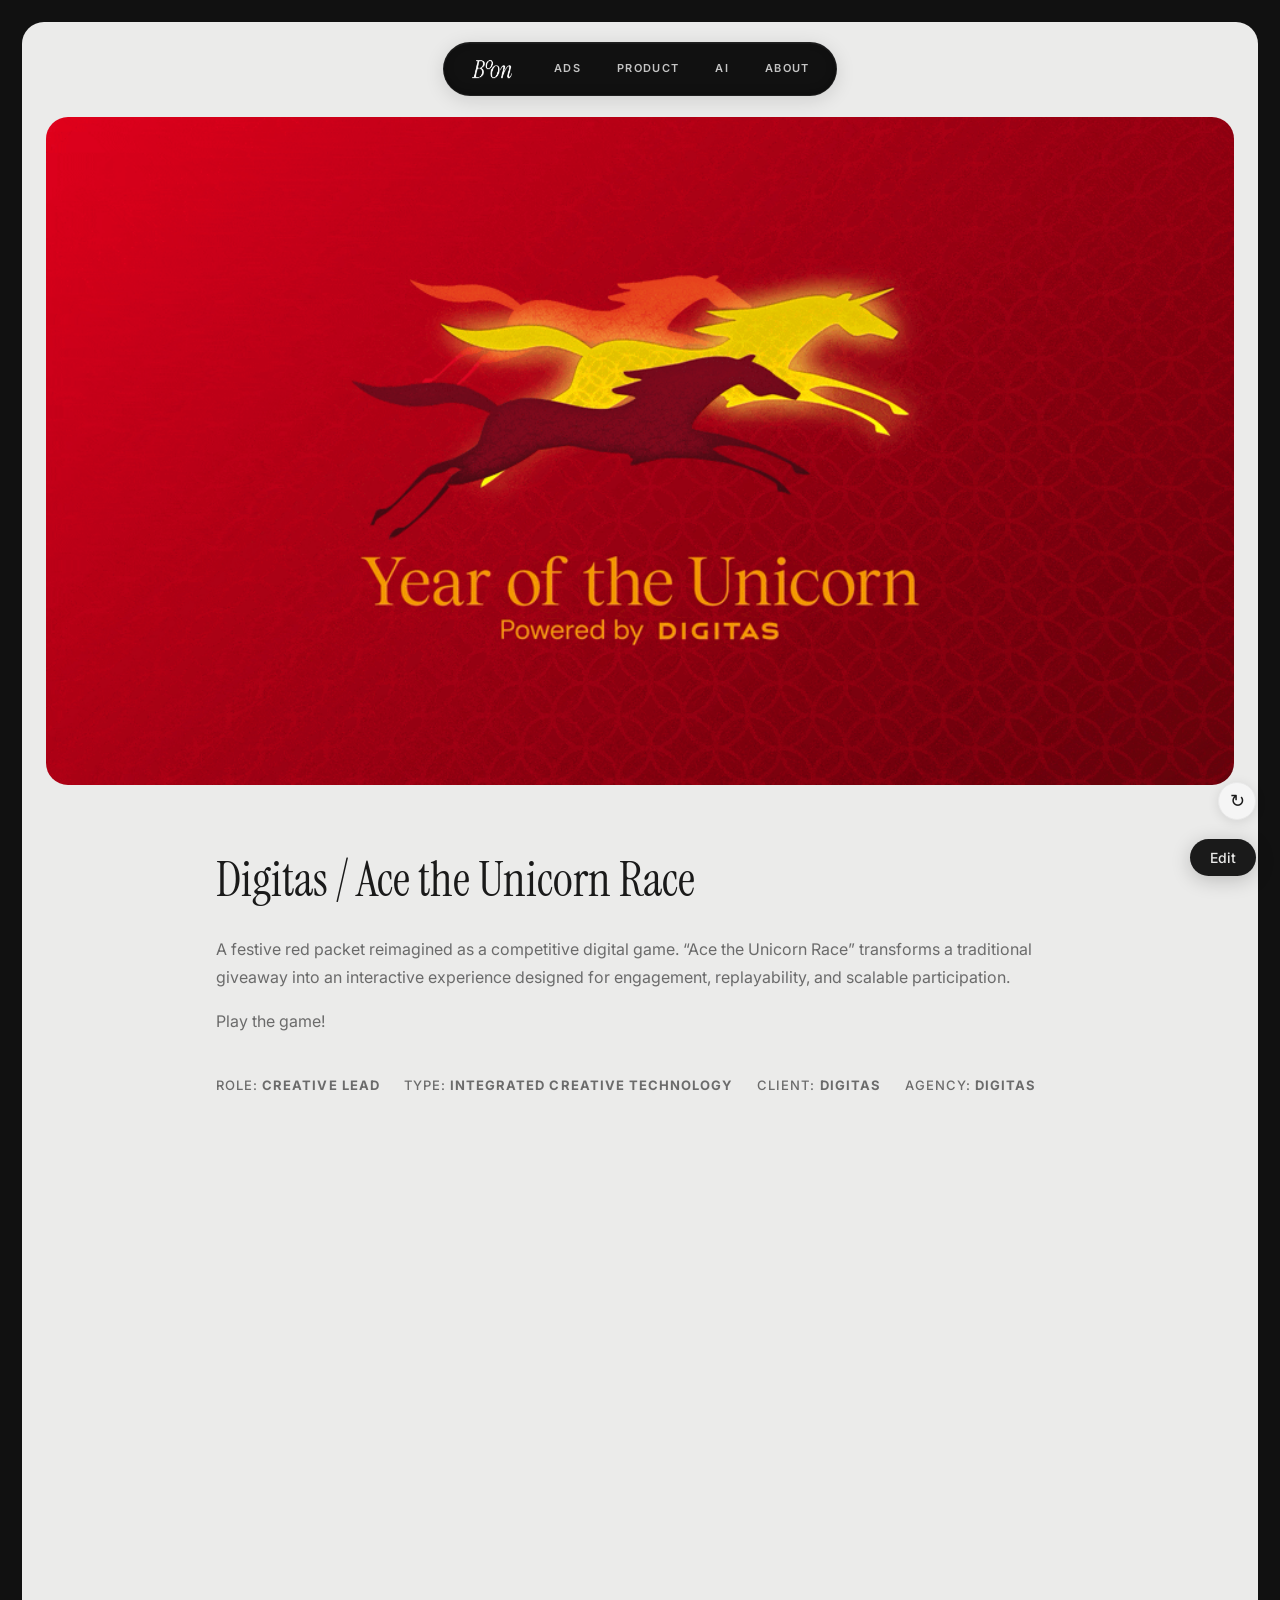
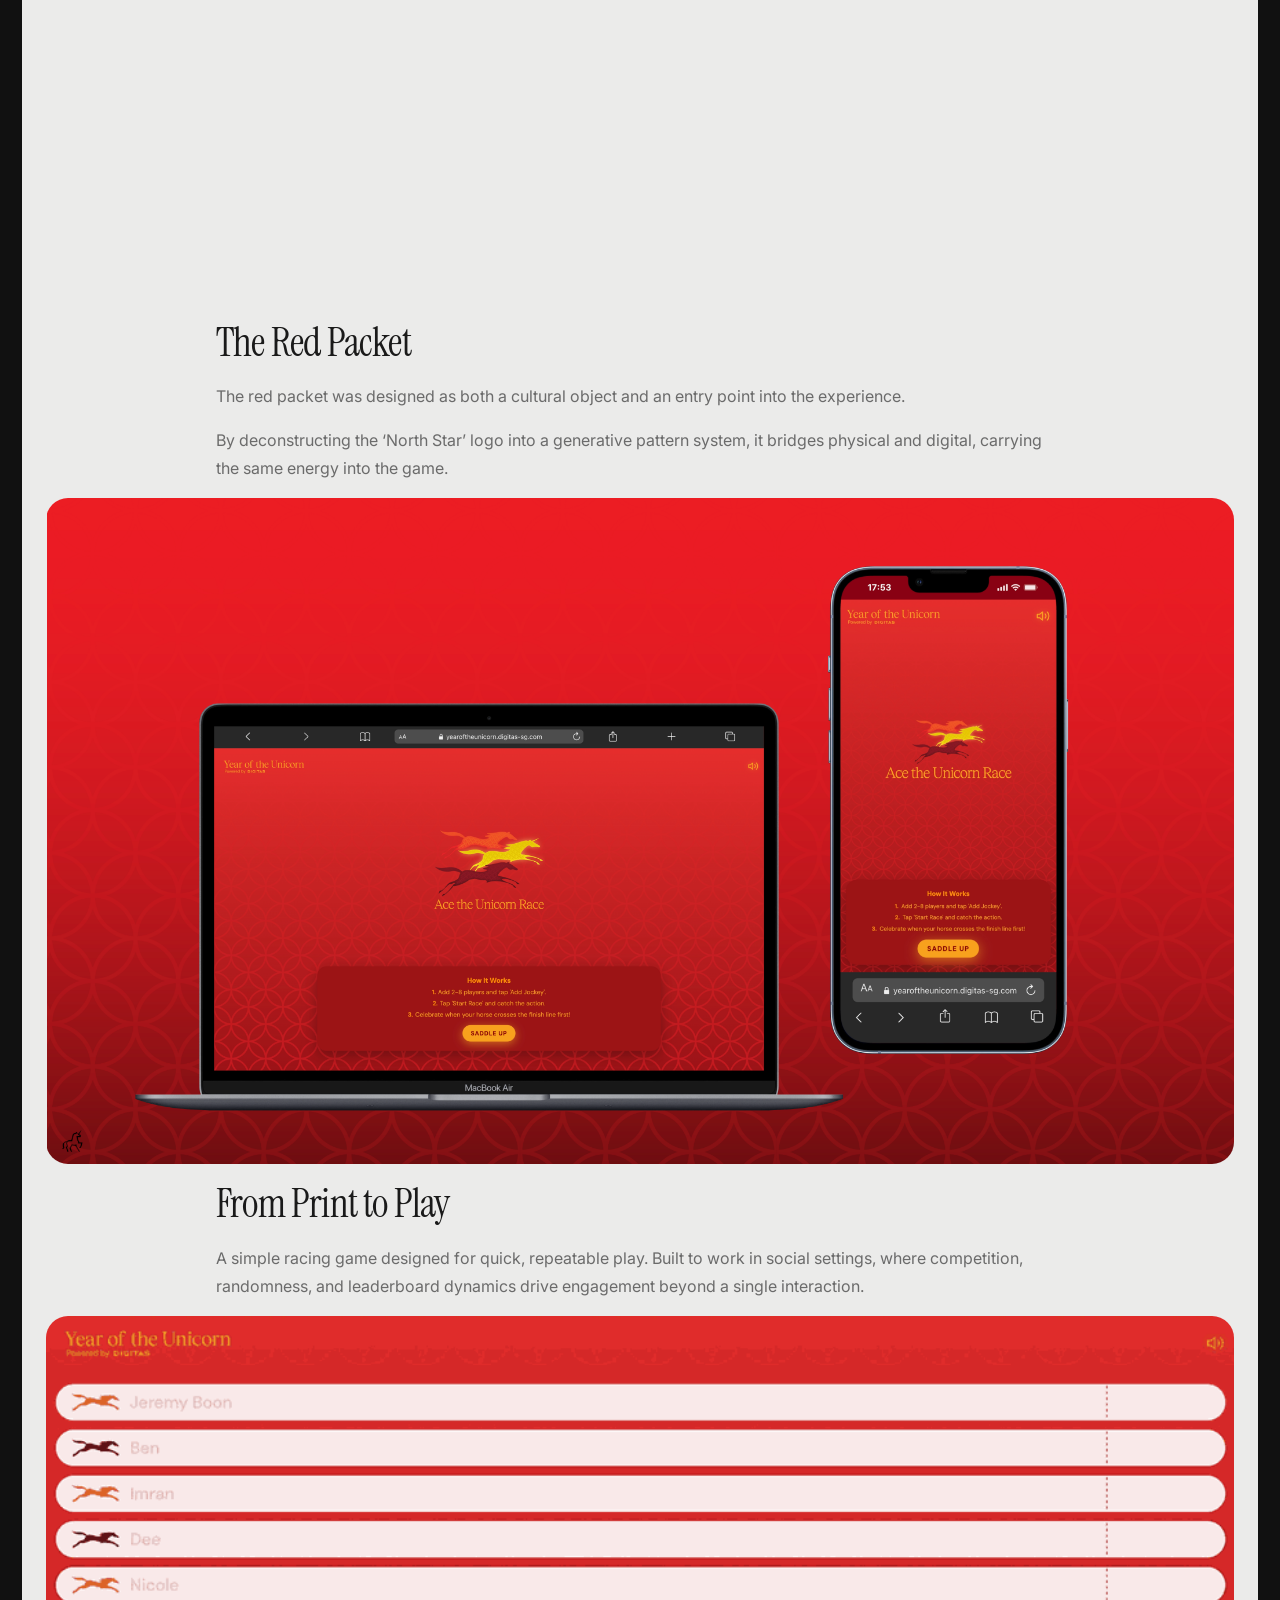
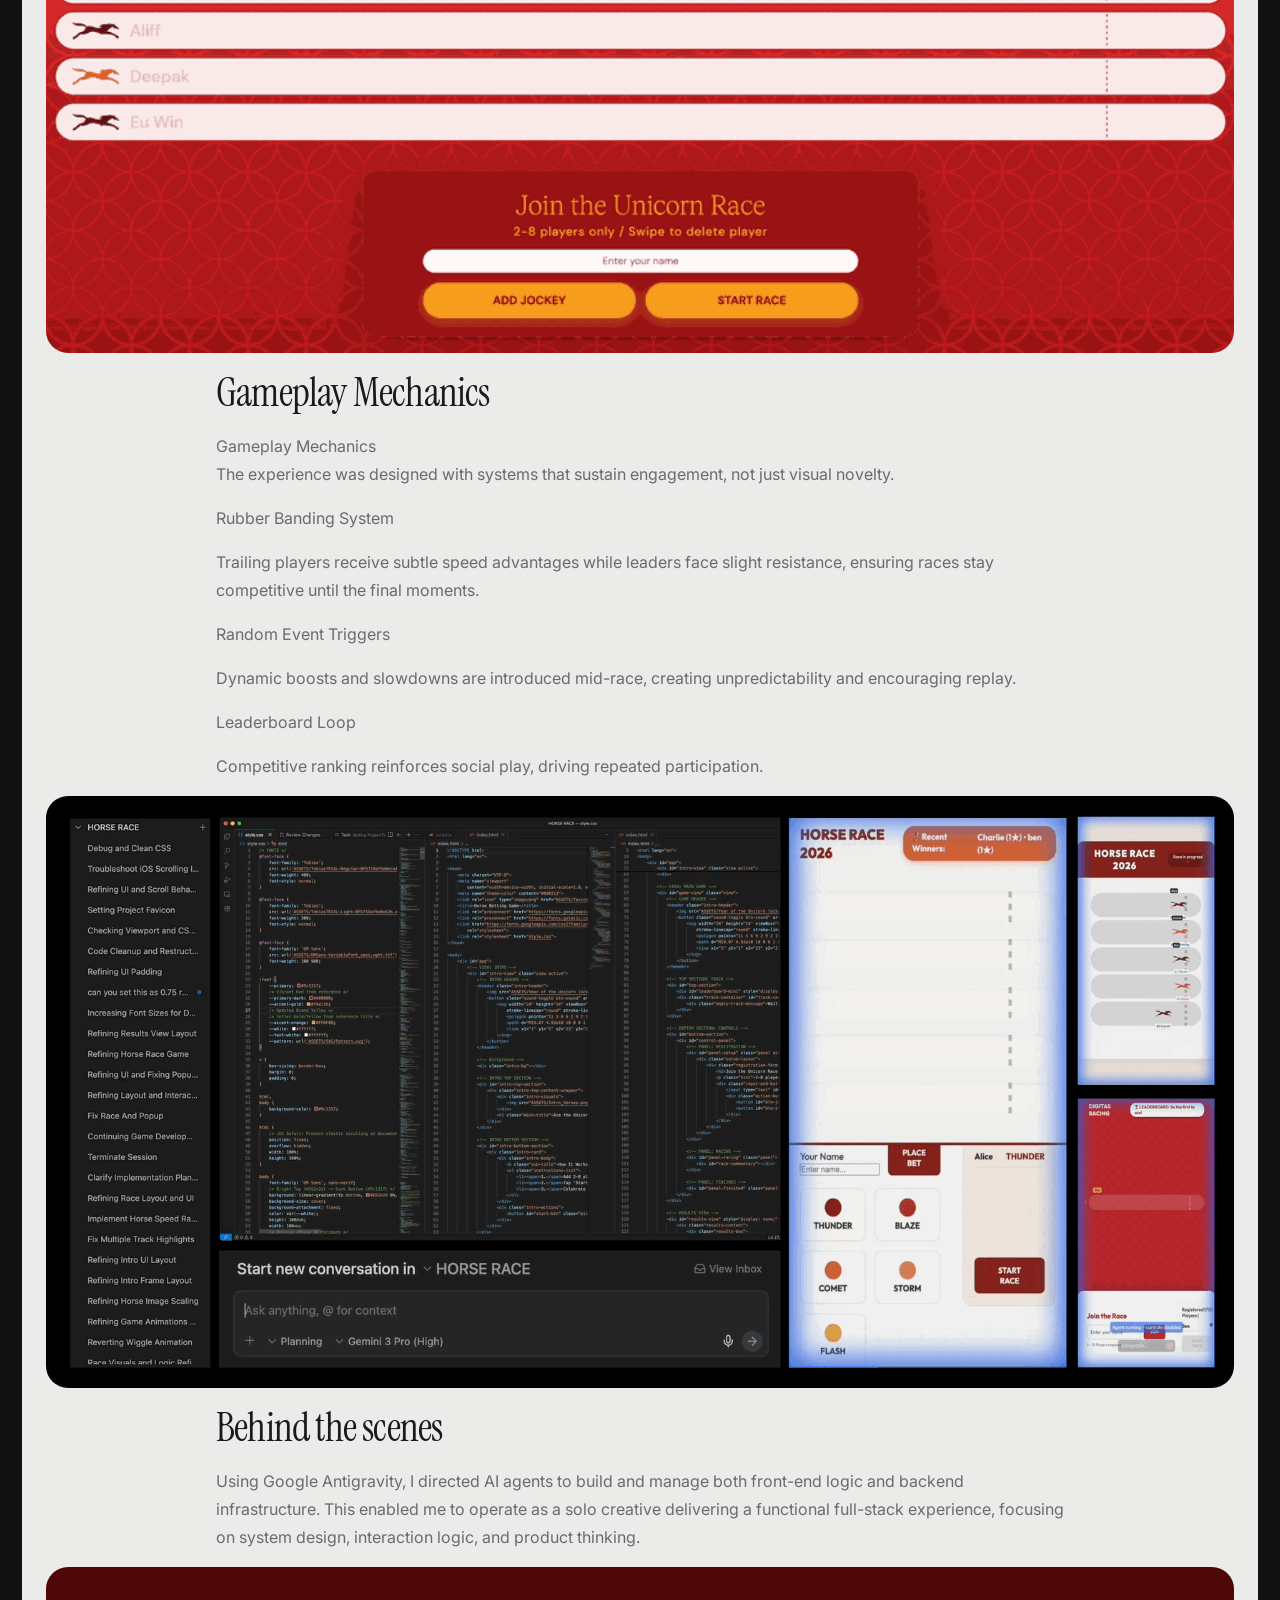
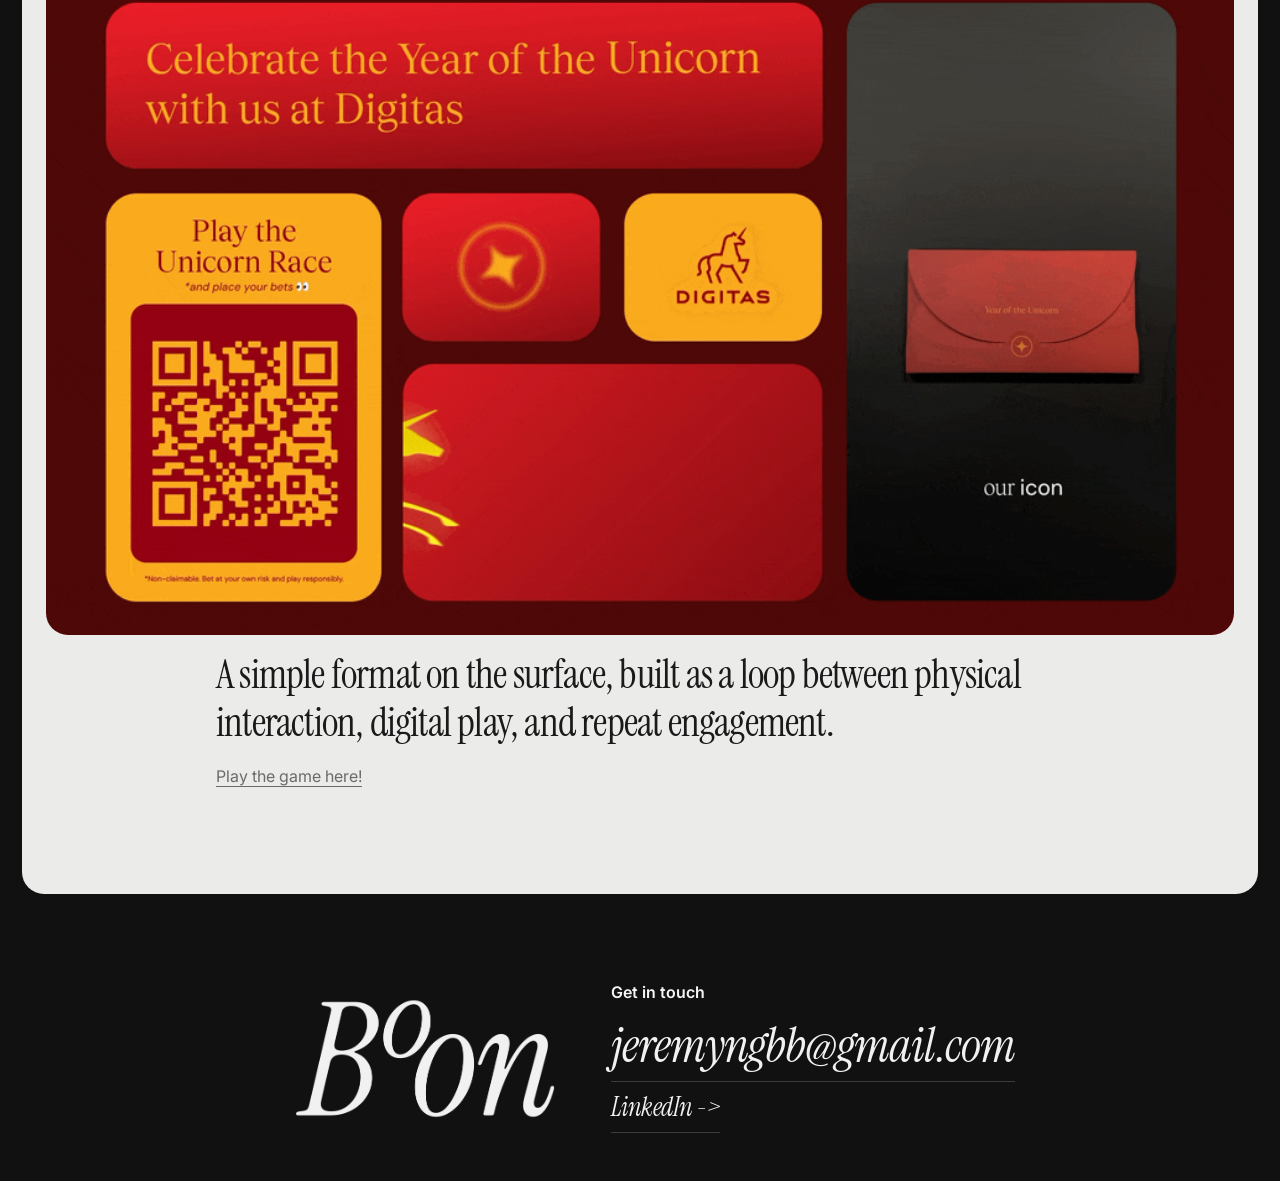
==== commit 2be43936: "Simplify structured text styling and editor behavior" ====
--- a/lab/digitas-ace-the-unicorn-race/index.html
+++ b/lab/digitas-ace-the-unicorn-race/index.html
@@ -8,7 +8,7 @@
   <base href="../../">
   <link rel="icon" type="image/png" href="assets/boon-logo.png">
   <link rel="apple-touch-icon" href="assets/boon-logo.png">
-  <link rel="stylesheet" href="css/style.css?v=20260507-01">
+  <link rel="stylesheet" href="css/style.css?v=20260509-11">
 </head>
 <body>
   <div class="viewport-outer">
@@ -54,9 +54,9 @@
     transition: all 0.3s cubic-bezier(0.16, 1, 0.3, 1); z-index: 3000;
   "></div>
 
-  <script defer src="js/data.js?v=20260504-02"></script>
-  <script defer src="js/core.js?v=20260504-02"></script>
-  <script defer src="js/app.js?v=20260504-02"></script>
-  <script defer src="js/editor.js?v=20260504-02"></script>
+  <script defer src="js/data.js?v=20260509-11"></script>
+  <script defer src="js/core.js?v=20260509-11"></script>
+  <script defer src="js/app.js?v=20260509-11"></script>
+  <script defer src="js/editor.js?v=20260509-11"></script>
 </body>
 </html>
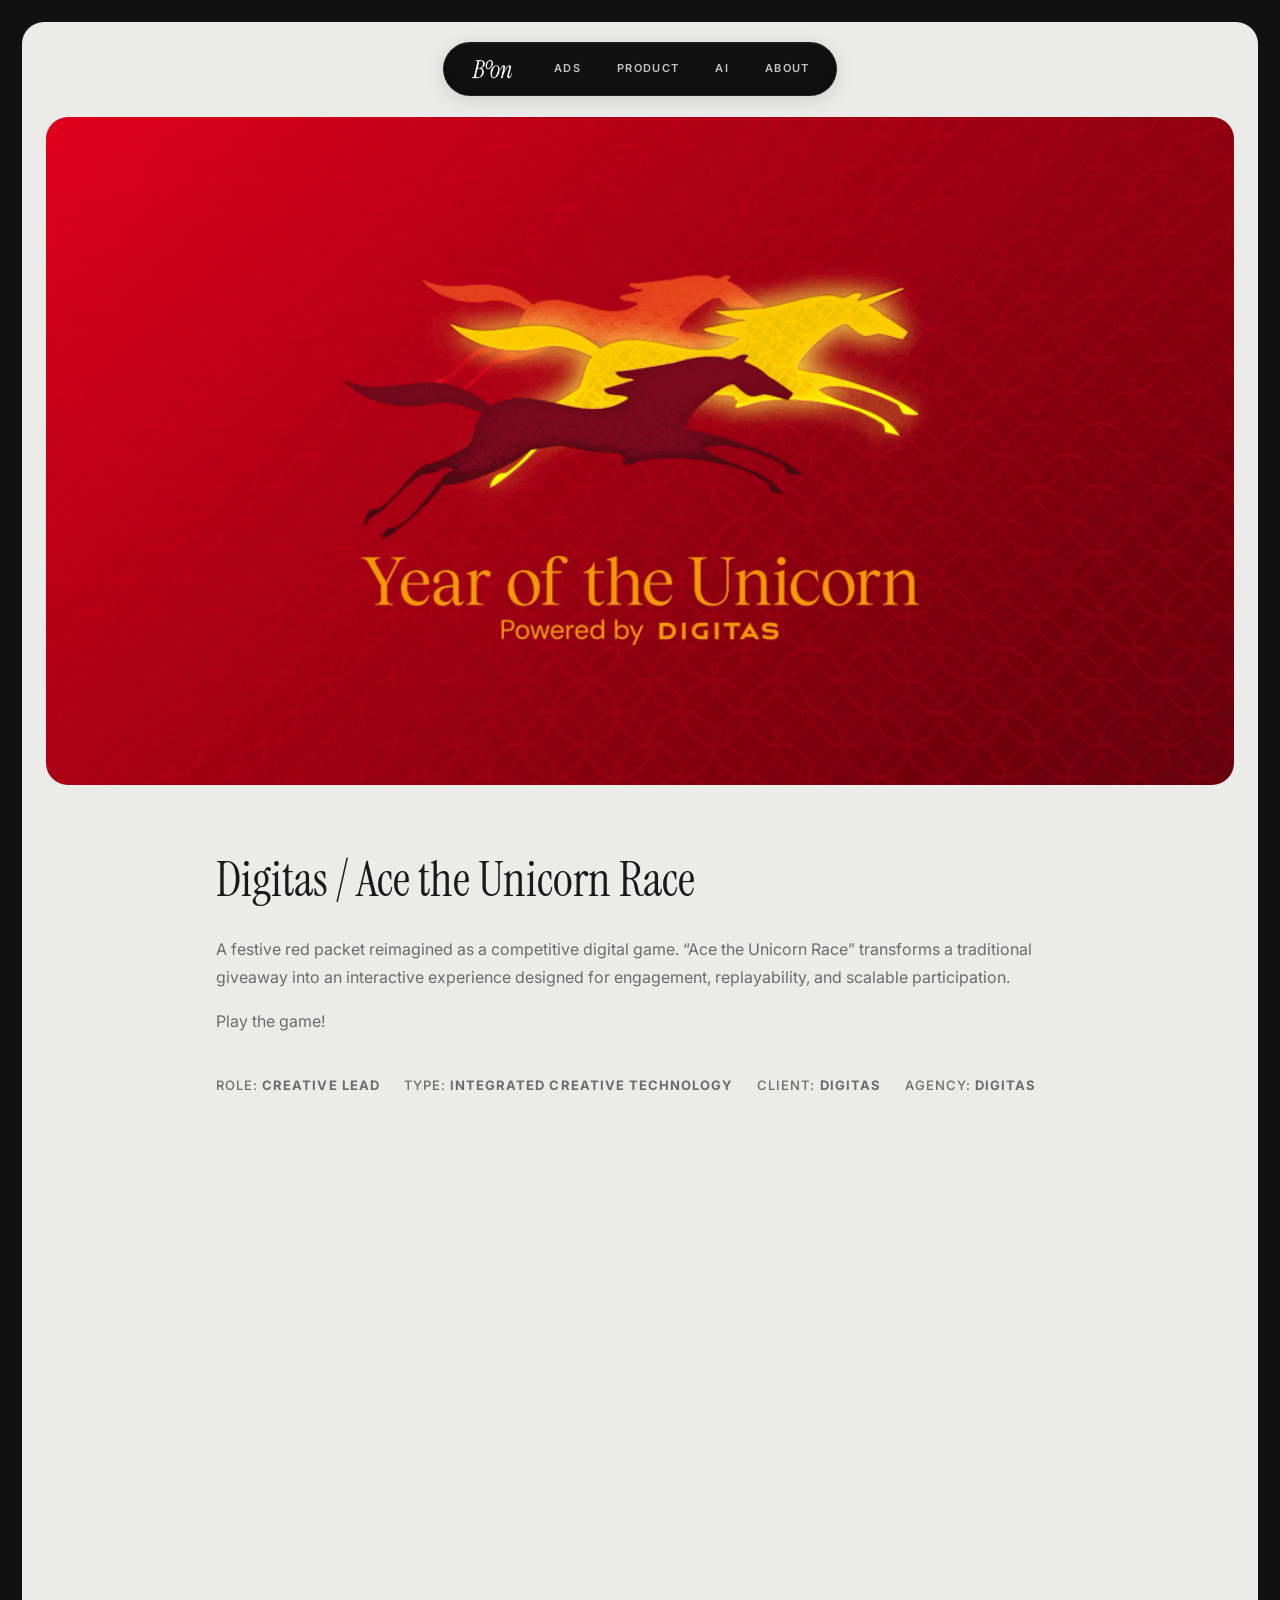
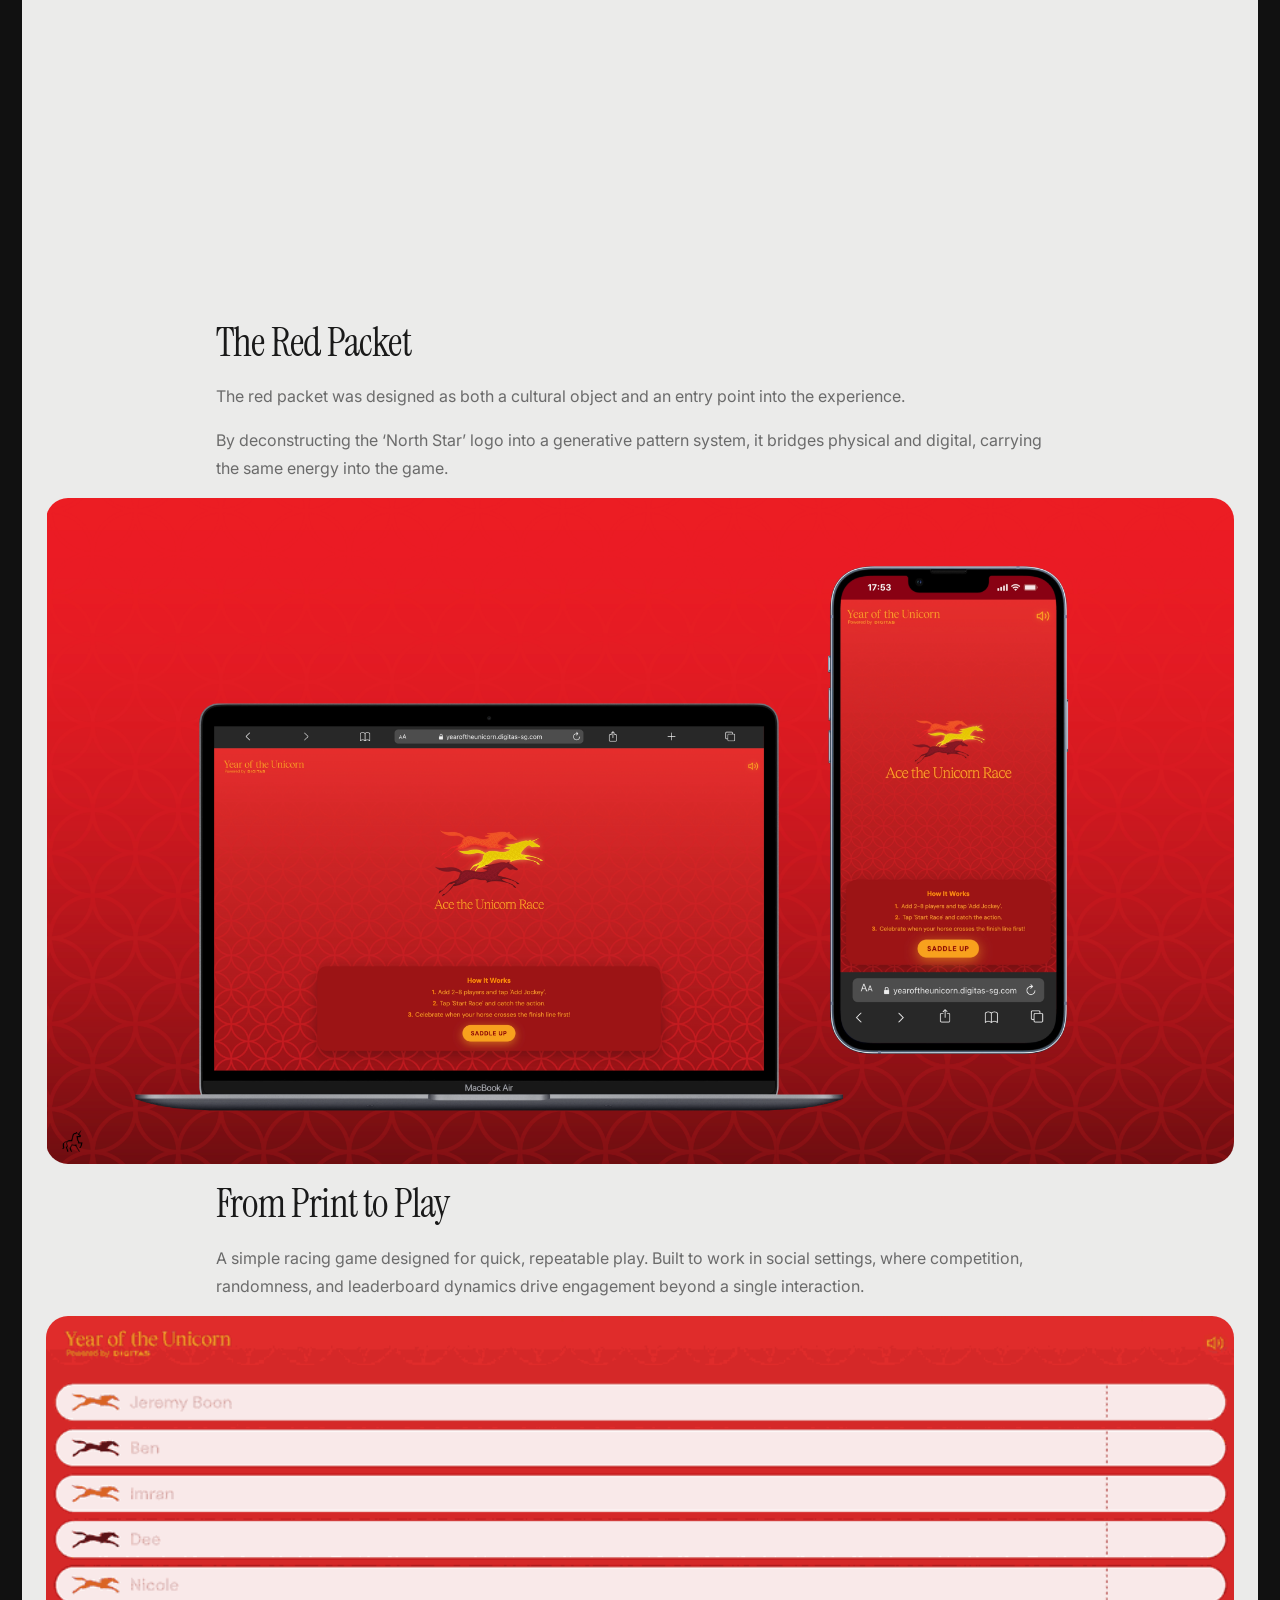
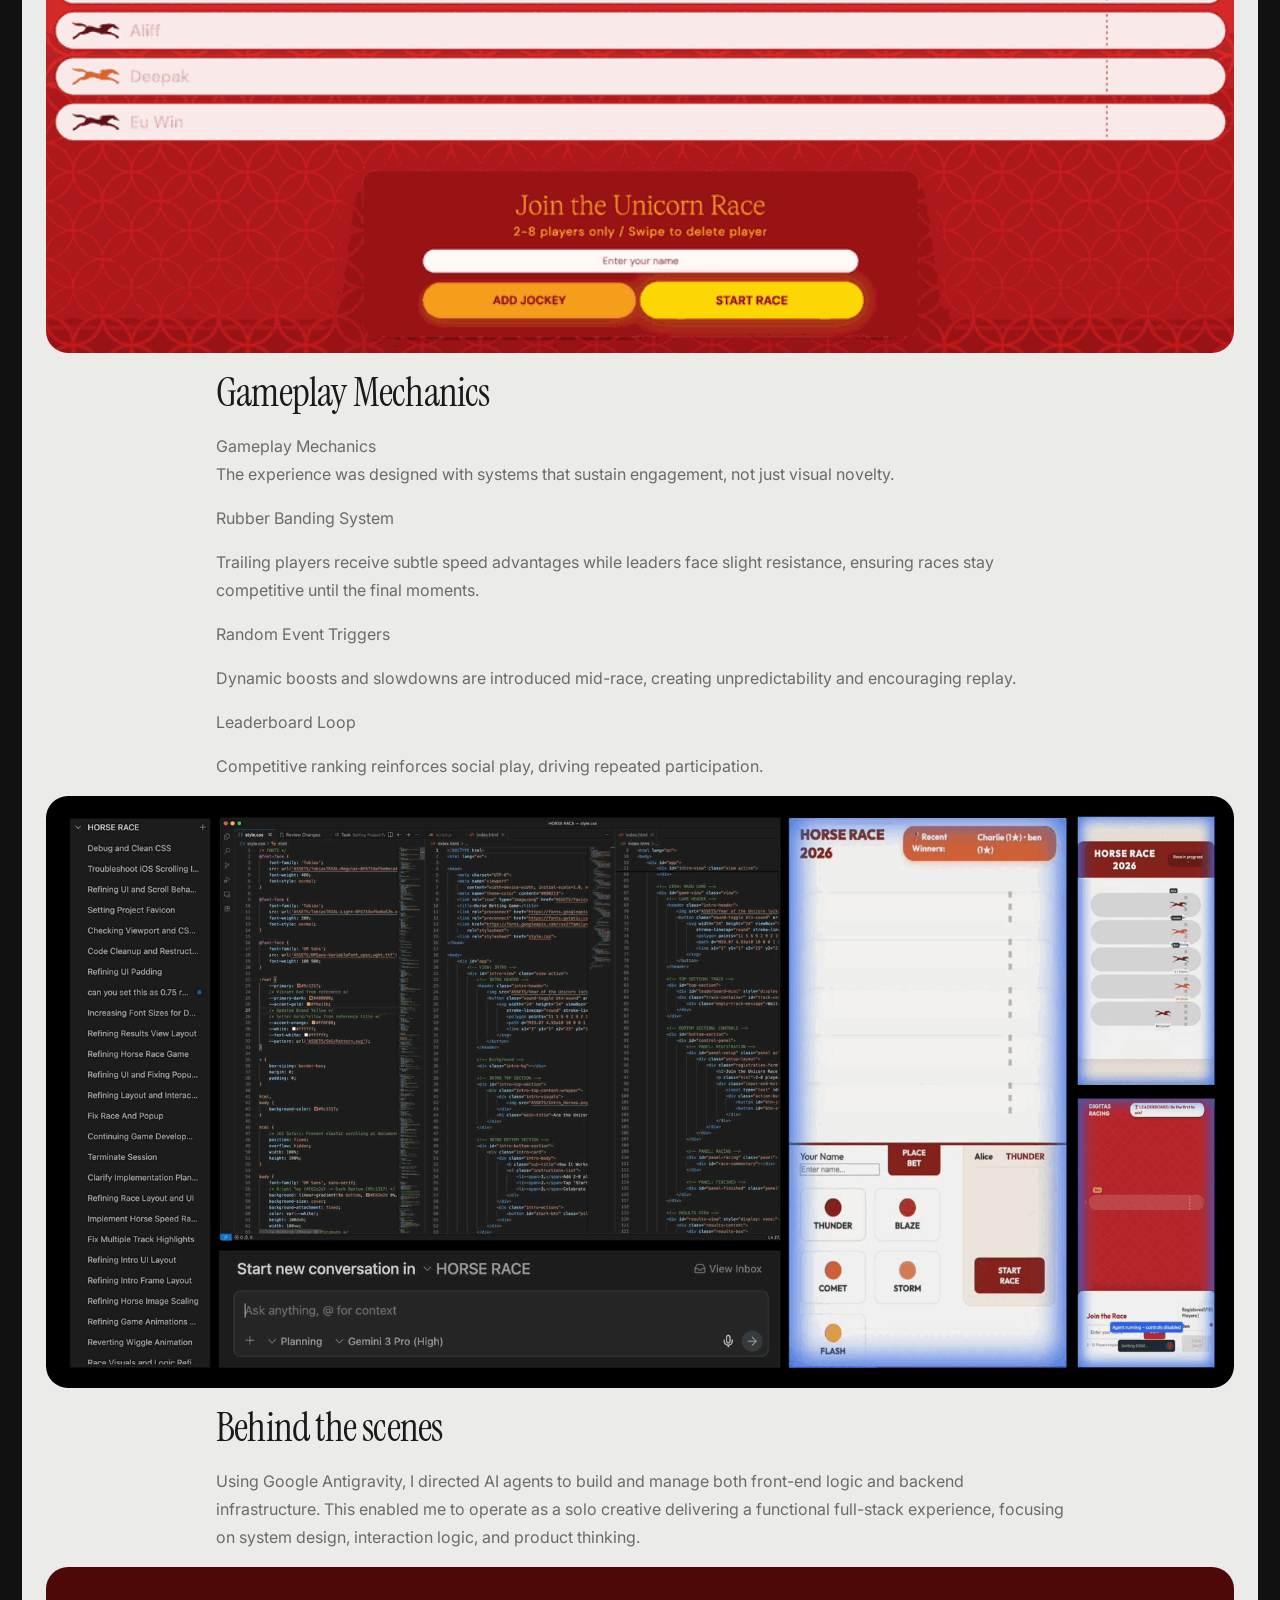
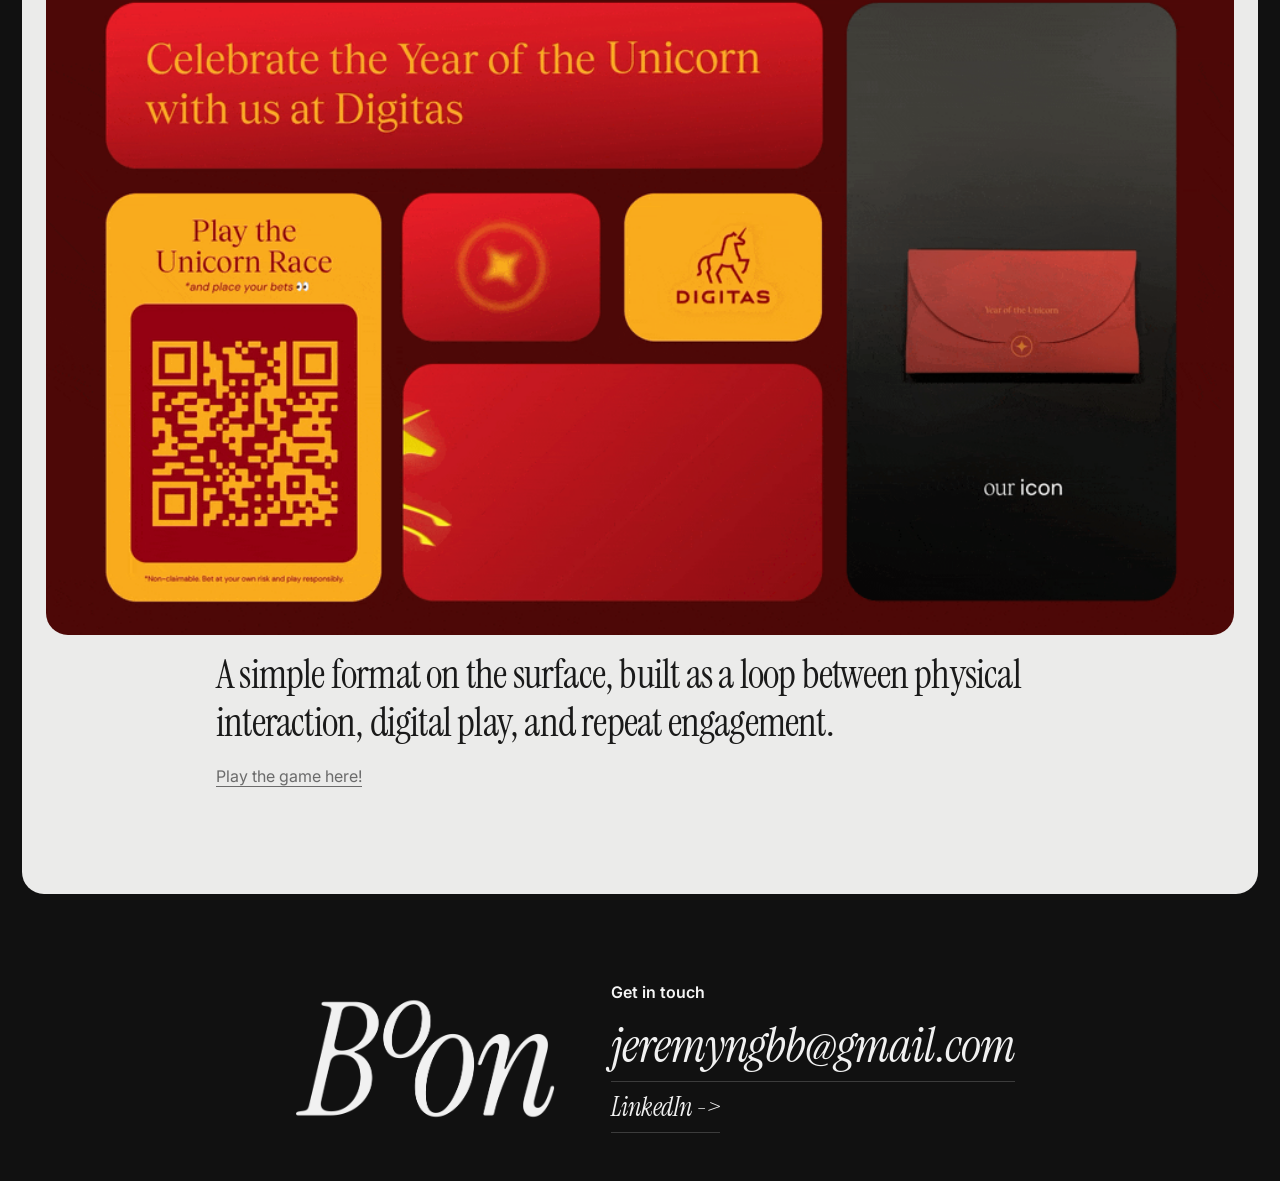
==== commit 76b29669: "Hide editor UI and fix footer/link behavior" ====
--- a/lab/digitas-ace-the-unicorn-race/index.html
+++ b/lab/digitas-ace-the-unicorn-race/index.html
@@ -8,7 +8,7 @@
   <base href="../../">
   <link rel="icon" type="image/png" href="assets/boon-logo.png">
   <link rel="apple-touch-icon" href="assets/boon-logo.png">
-  <link rel="stylesheet" href="css/style.css?v=20260509-11">
+  <link rel="stylesheet" href="css/style.css?v=20260509-15">
 </head>
 <body>
   <div class="viewport-outer">
@@ -54,9 +54,9 @@
     transition: all 0.3s cubic-bezier(0.16, 1, 0.3, 1); z-index: 3000;
   "></div>
 
-  <script defer src="js/data.js?v=20260509-11"></script>
-  <script defer src="js/core.js?v=20260509-11"></script>
-  <script defer src="js/app.js?v=20260509-11"></script>
-  <script defer src="js/editor.js?v=20260509-11"></script>
+  <script defer src="js/data.js?v=20260509-15"></script>
+  <script defer src="js/core.js?v=20260509-15"></script>
+  <script defer src="js/app.js?v=20260509-15"></script>
+  <script defer src="js/editor.js?v=20260509-15"></script>
 </body>
 </html>
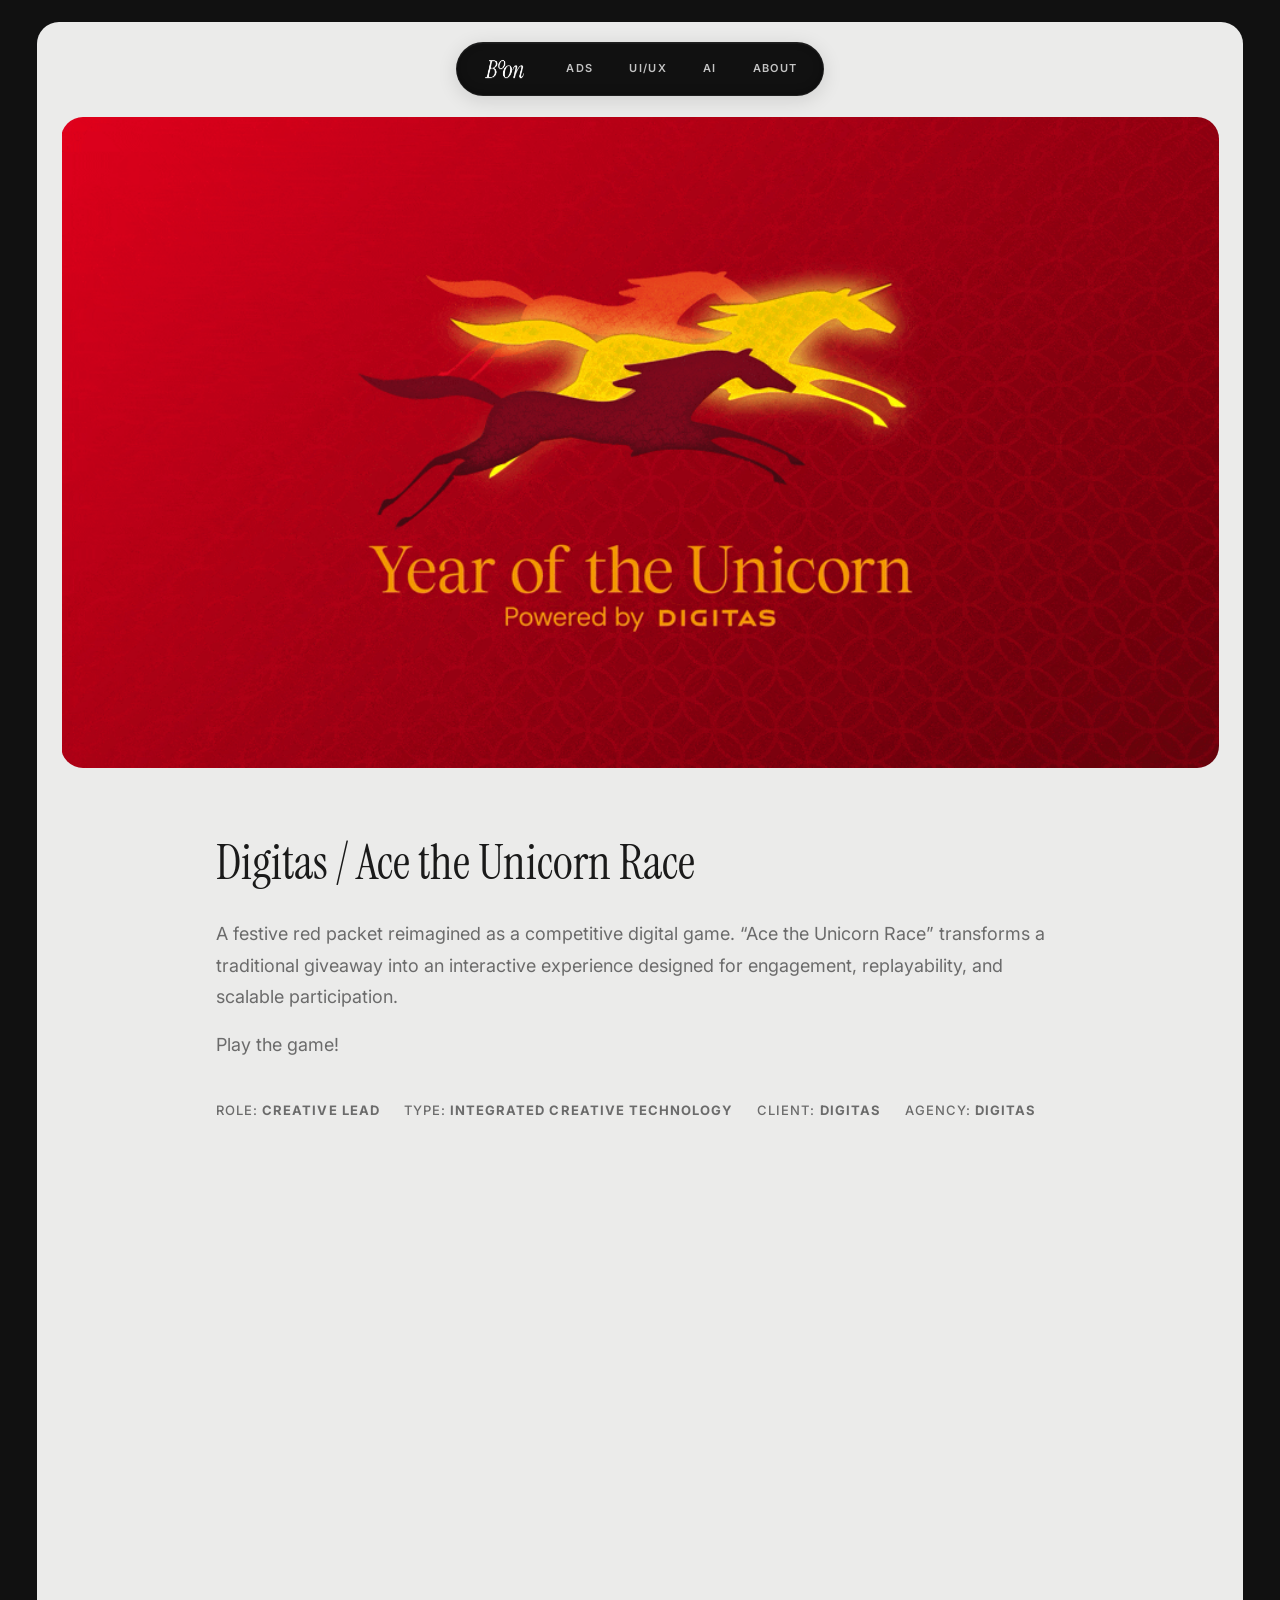
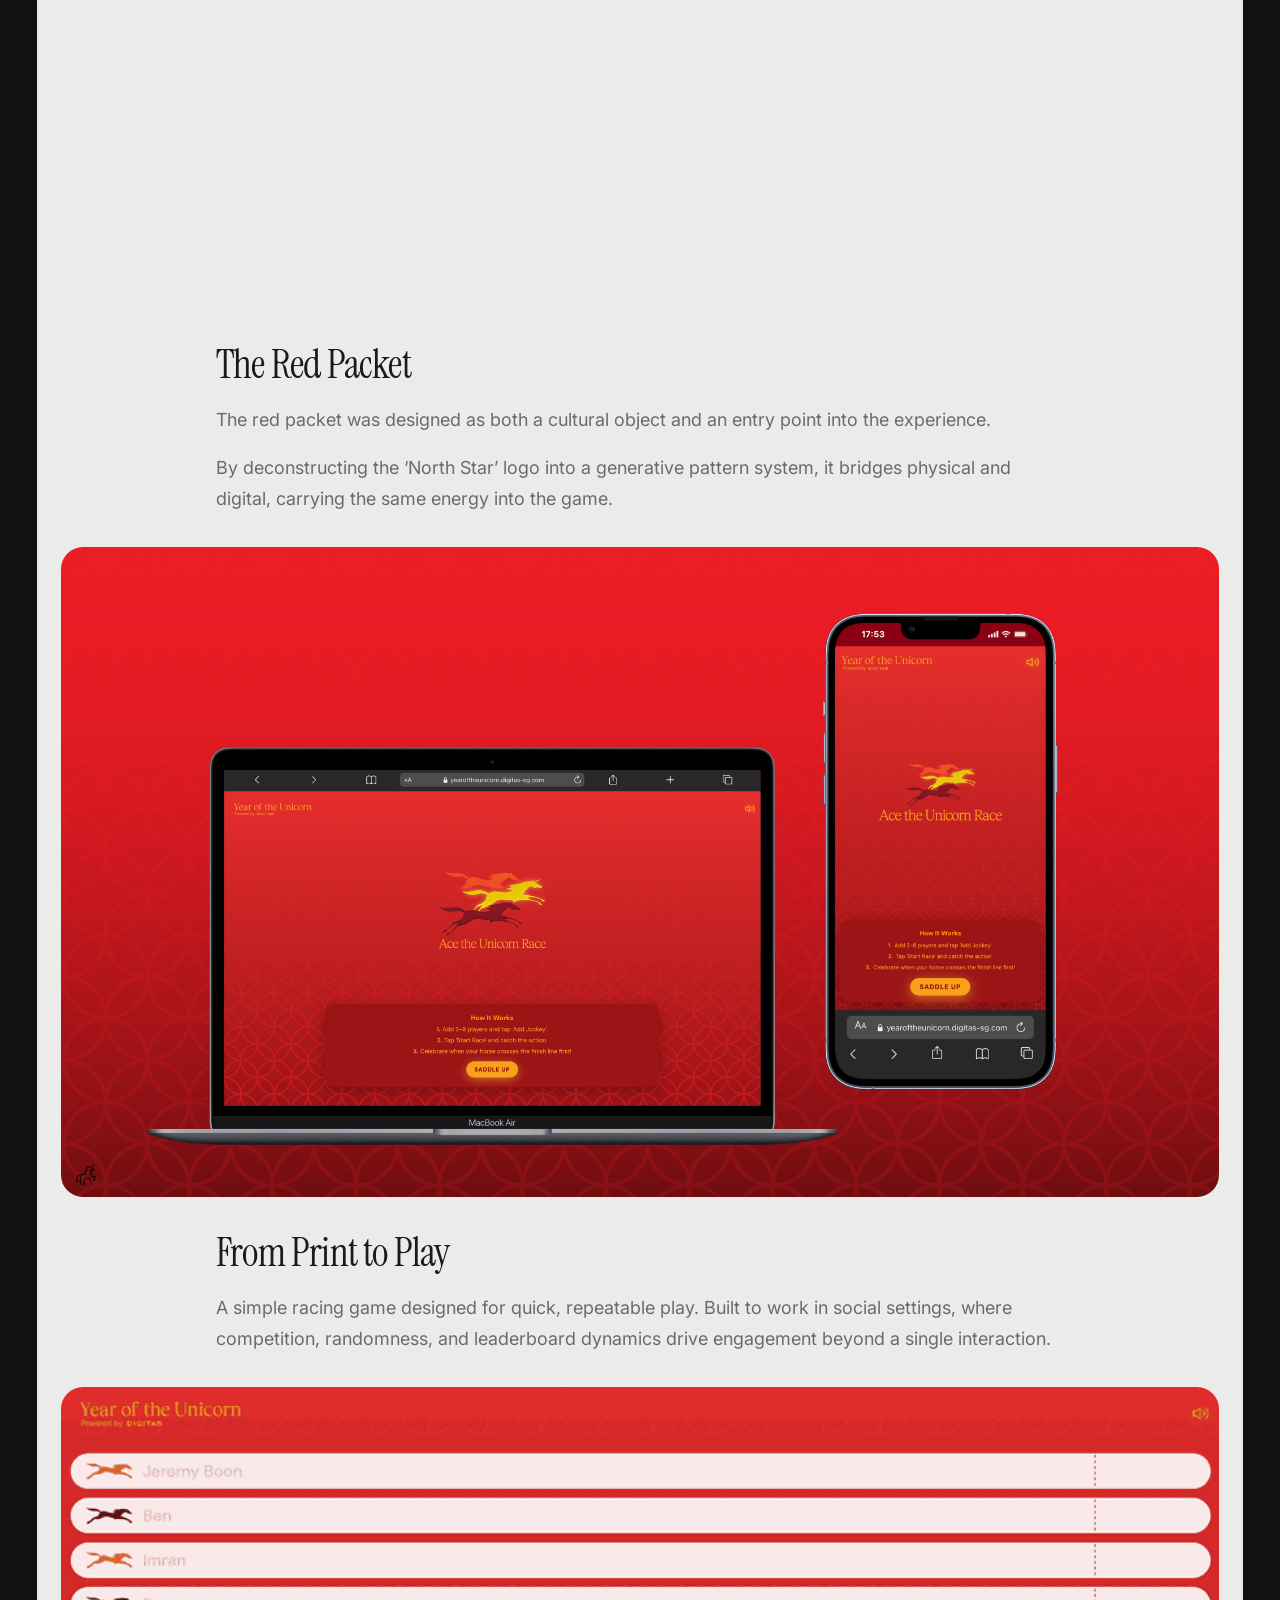
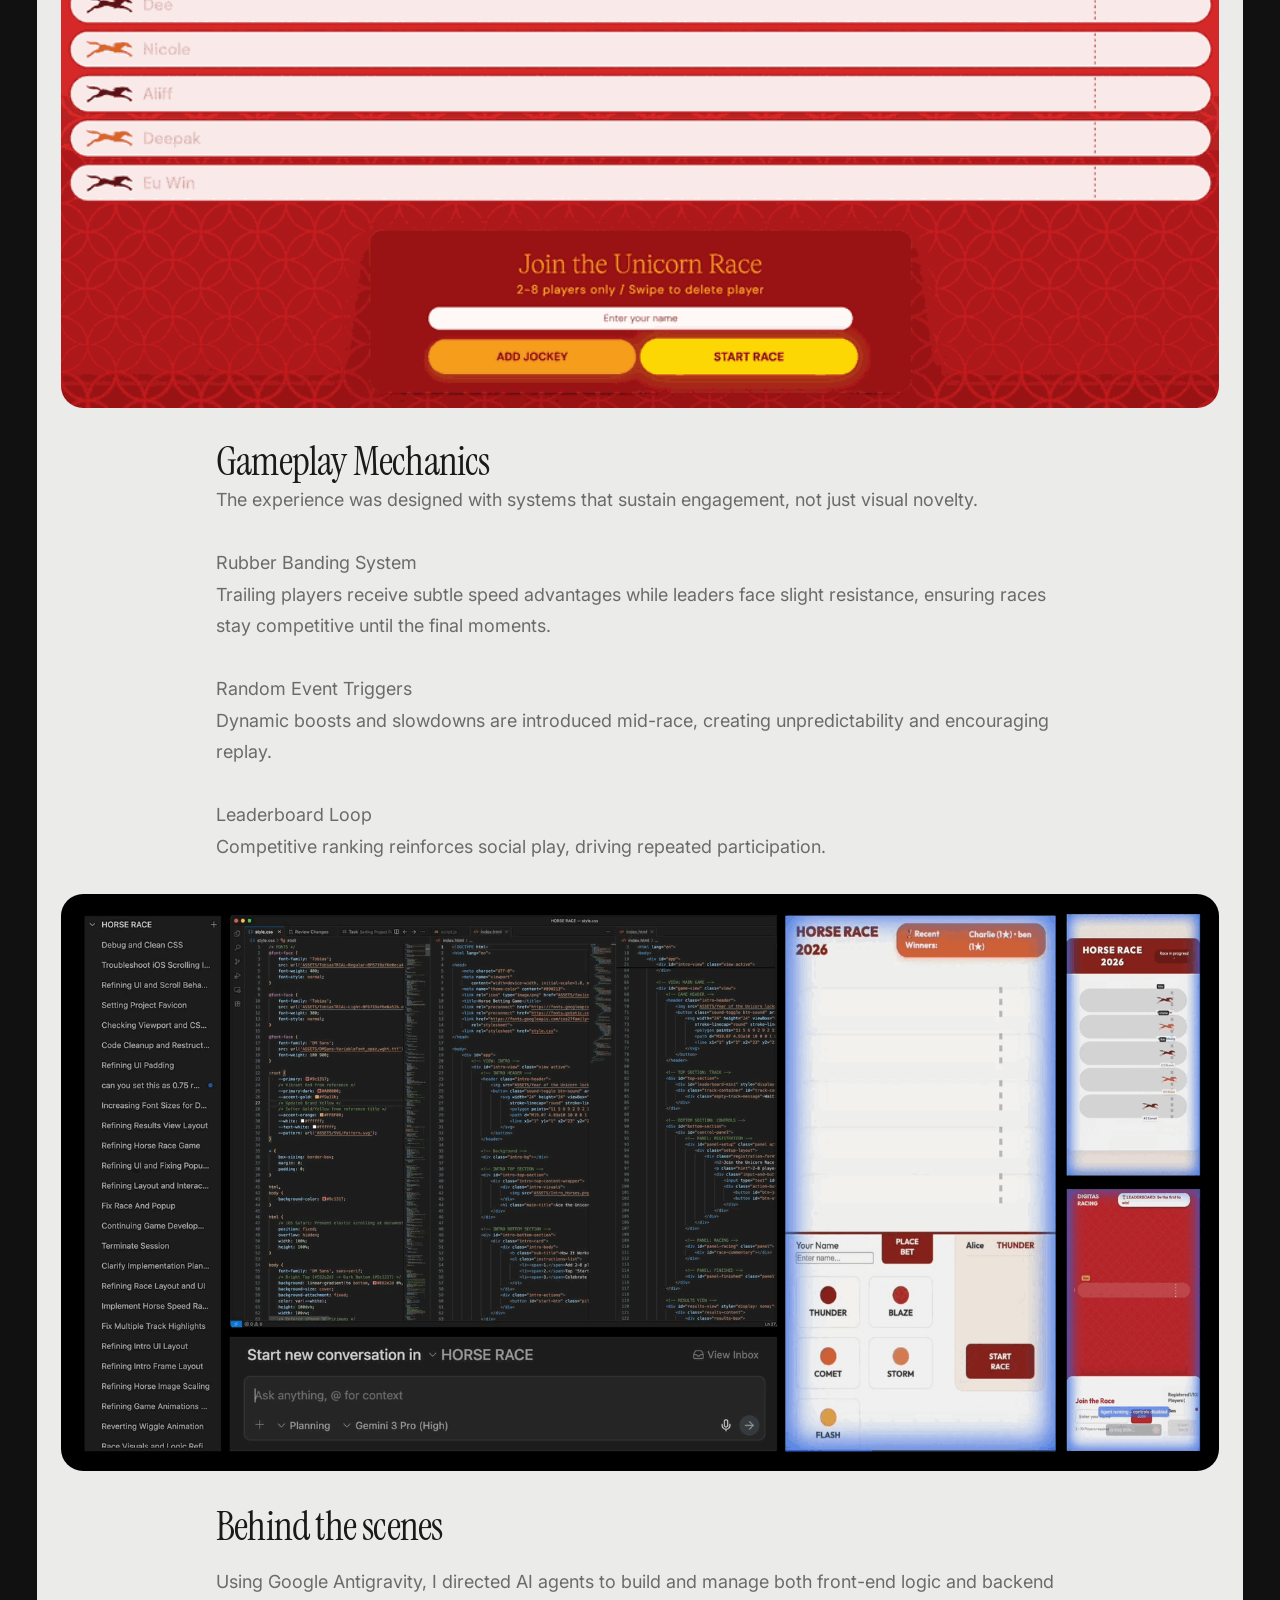
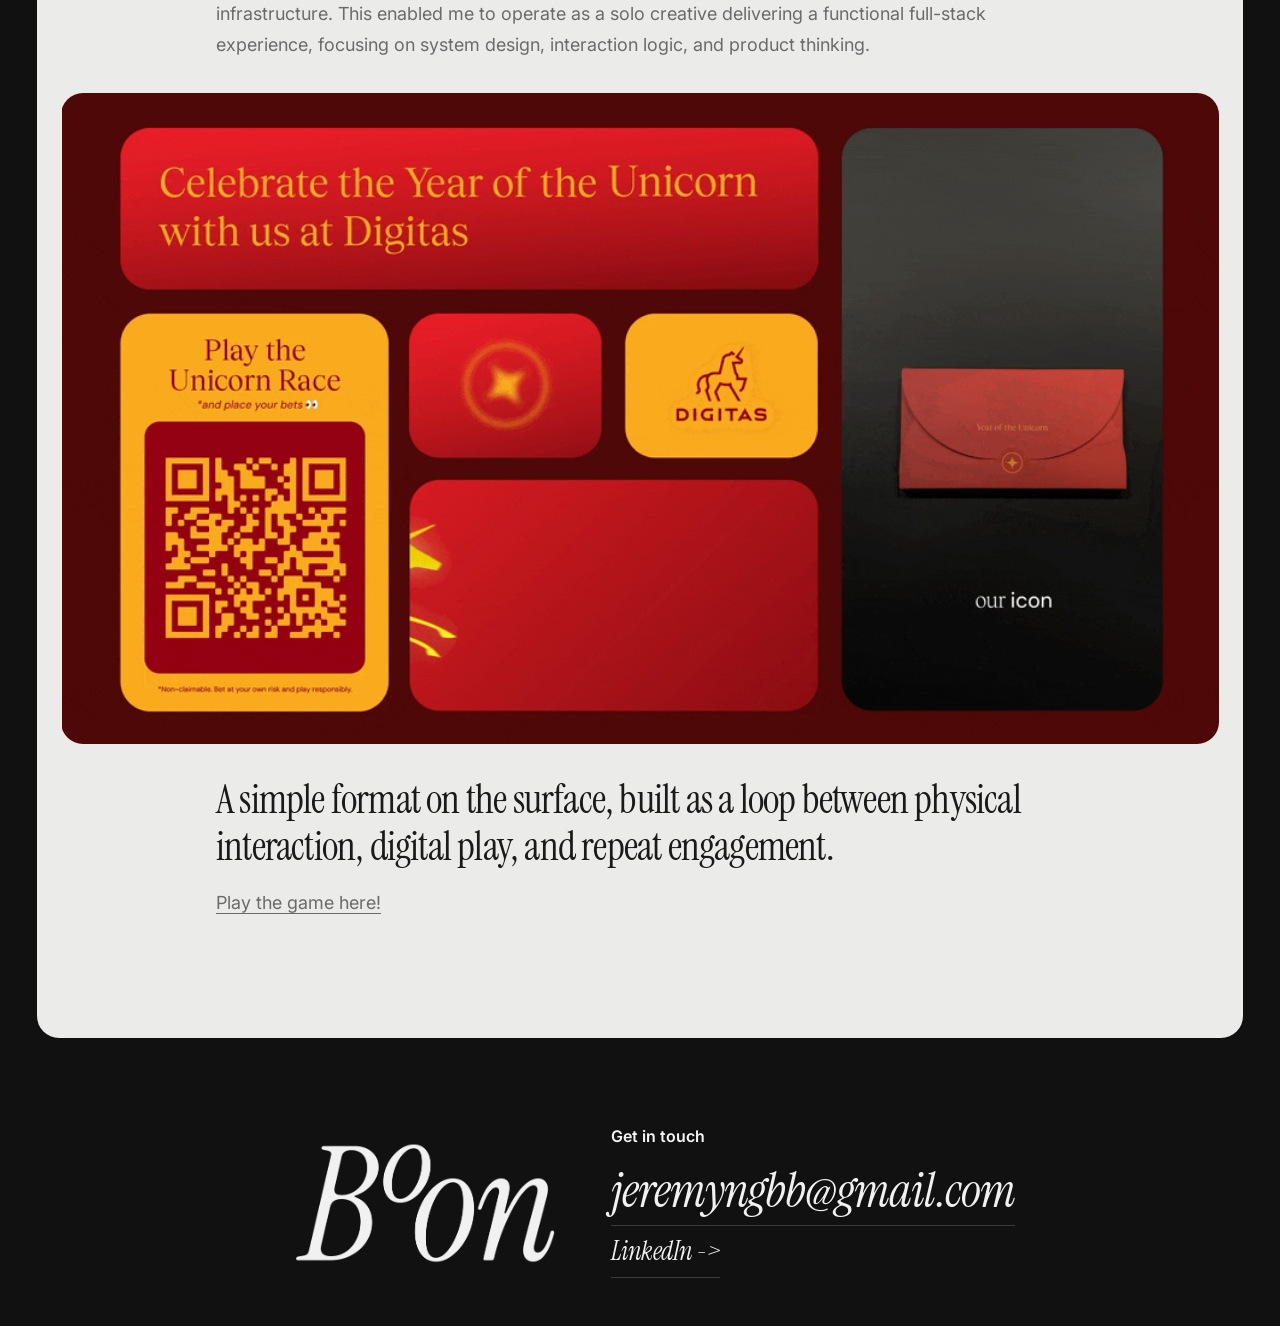
==== commit 3bb26141: "Hide editor and refresh portfolio content" ====
--- a/lab/digitas-ace-the-unicorn-race/index.html
+++ b/lab/digitas-ace-the-unicorn-race/index.html
@@ -8,7 +8,7 @@
   <base href="../../">
   <link rel="icon" type="image/png" href="assets/boon-logo.png">
   <link rel="apple-touch-icon" href="assets/boon-logo.png">
-  <link rel="stylesheet" href="css/style.css?v=20260509-15">
+  <link rel="stylesheet" href="css/style.css?v=20260510-19">
 </head>
 <body>
   <div class="viewport-outer">
@@ -54,9 +54,9 @@
     transition: all 0.3s cubic-bezier(0.16, 1, 0.3, 1); z-index: 3000;
   "></div>
 
-  <script defer src="js/data.js?v=20260509-15"></script>
-  <script defer src="js/core.js?v=20260509-15"></script>
-  <script defer src="js/app.js?v=20260509-15"></script>
-  <script defer src="js/editor.js?v=20260509-15"></script>
+  <script defer src="js/data.js?v=20260510-19"></script>
+  <script defer src="js/core.js?v=20260510-19"></script>
+  <script defer src="js/app.js?v=20260510-19"></script>
+  <script defer src="js/editor.js?v=20260510-19"></script>
 </body>
 </html>
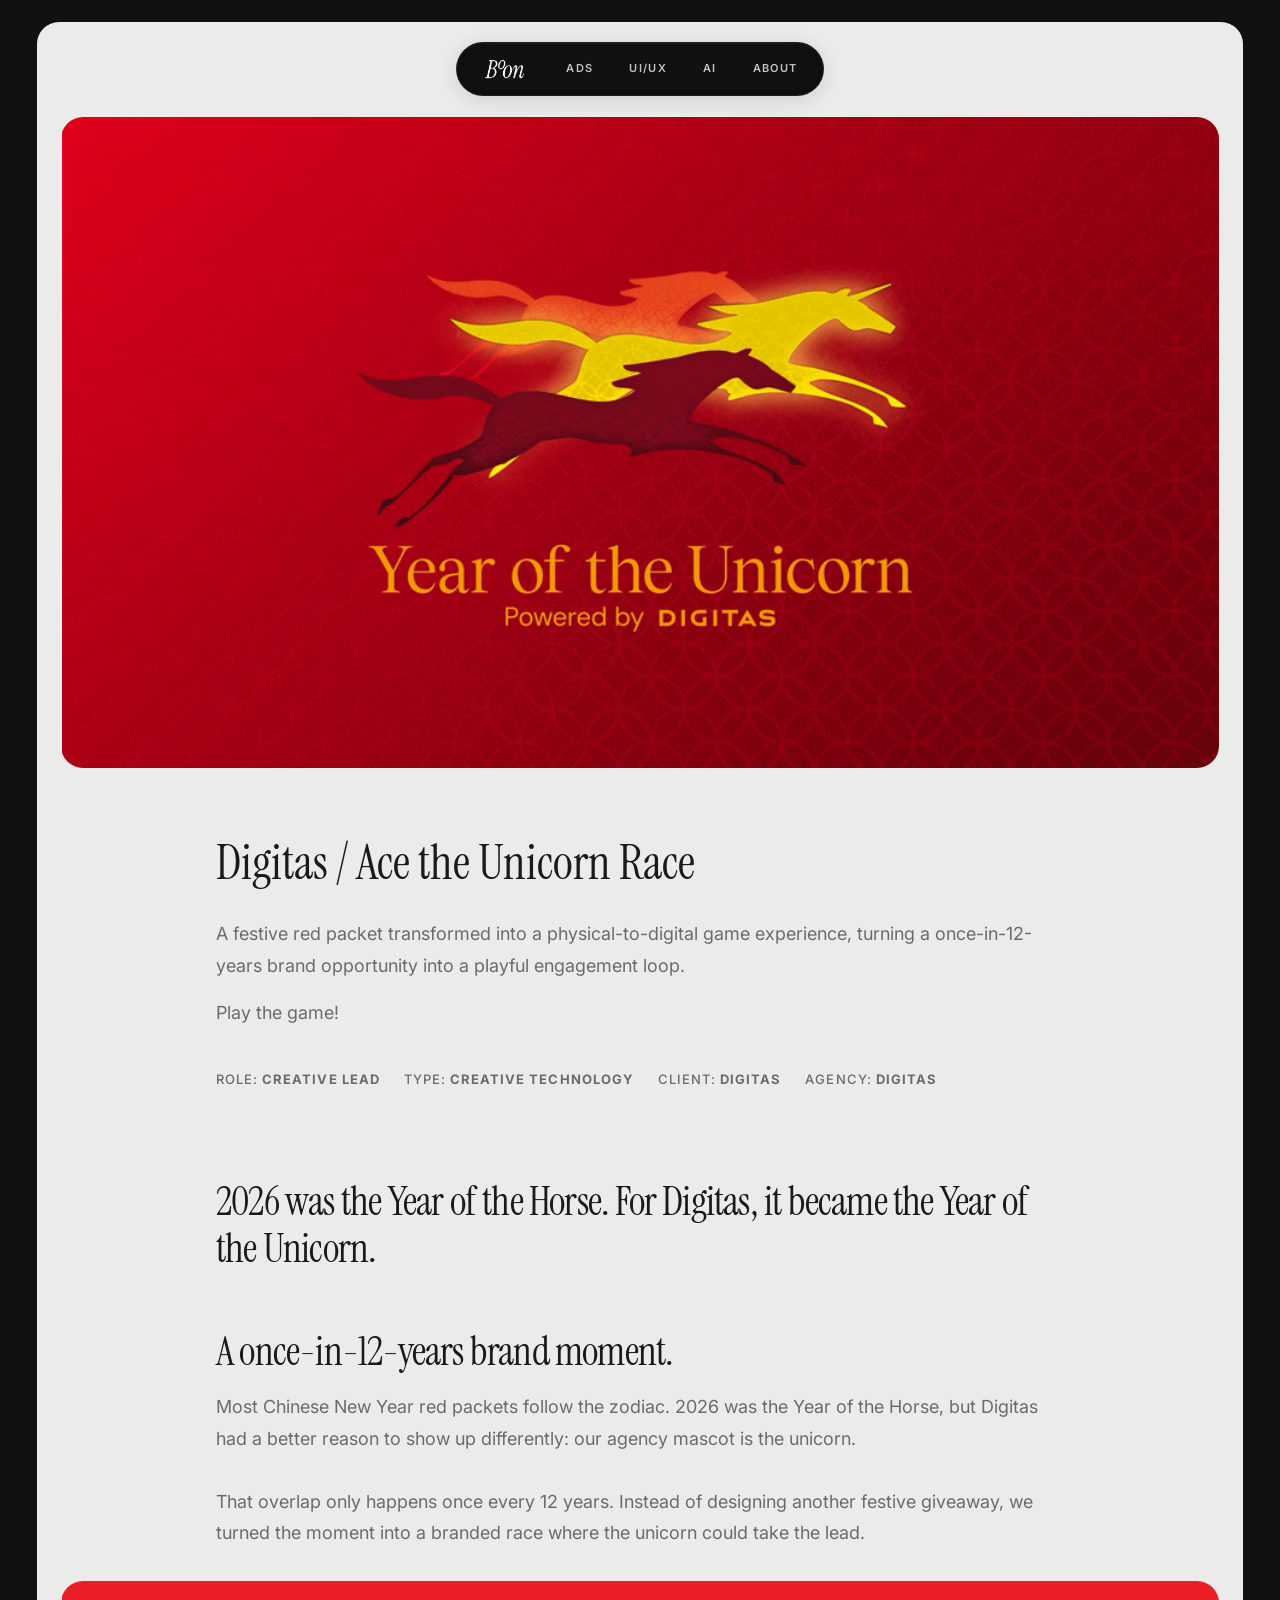
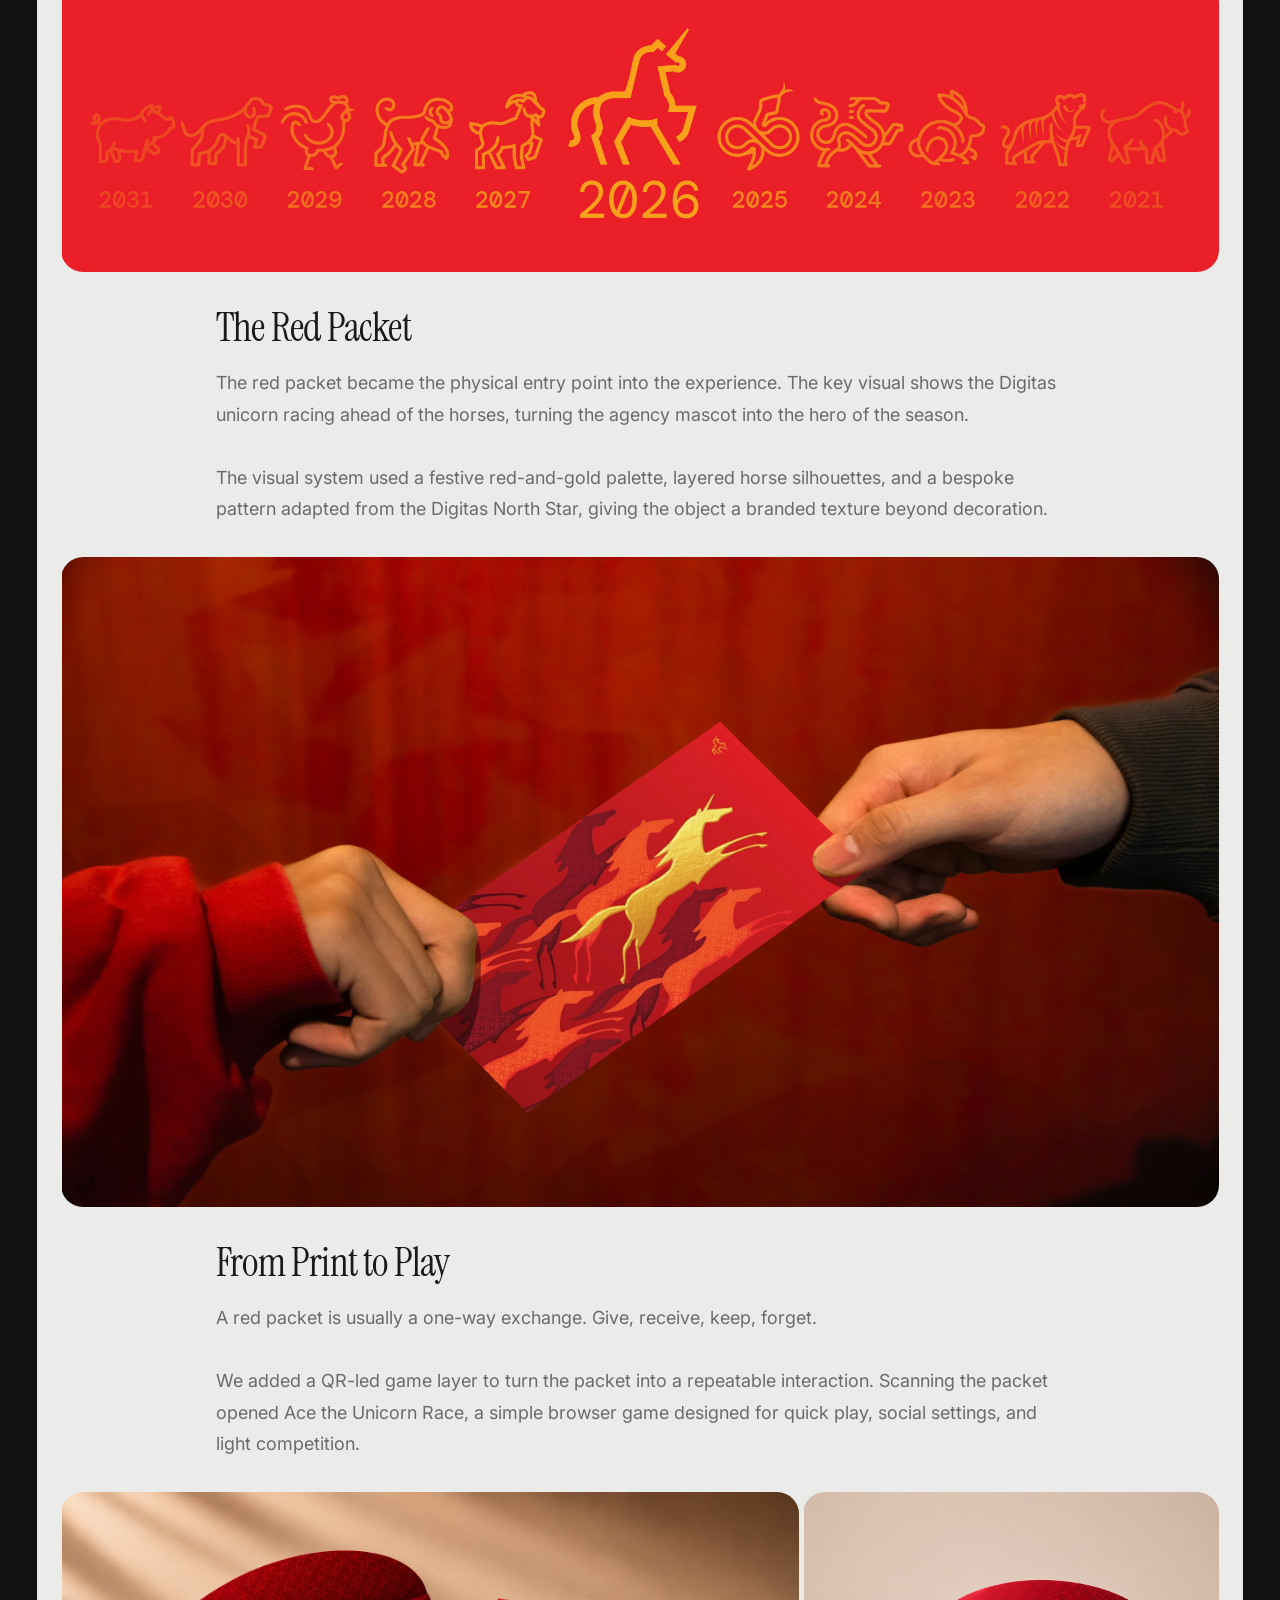
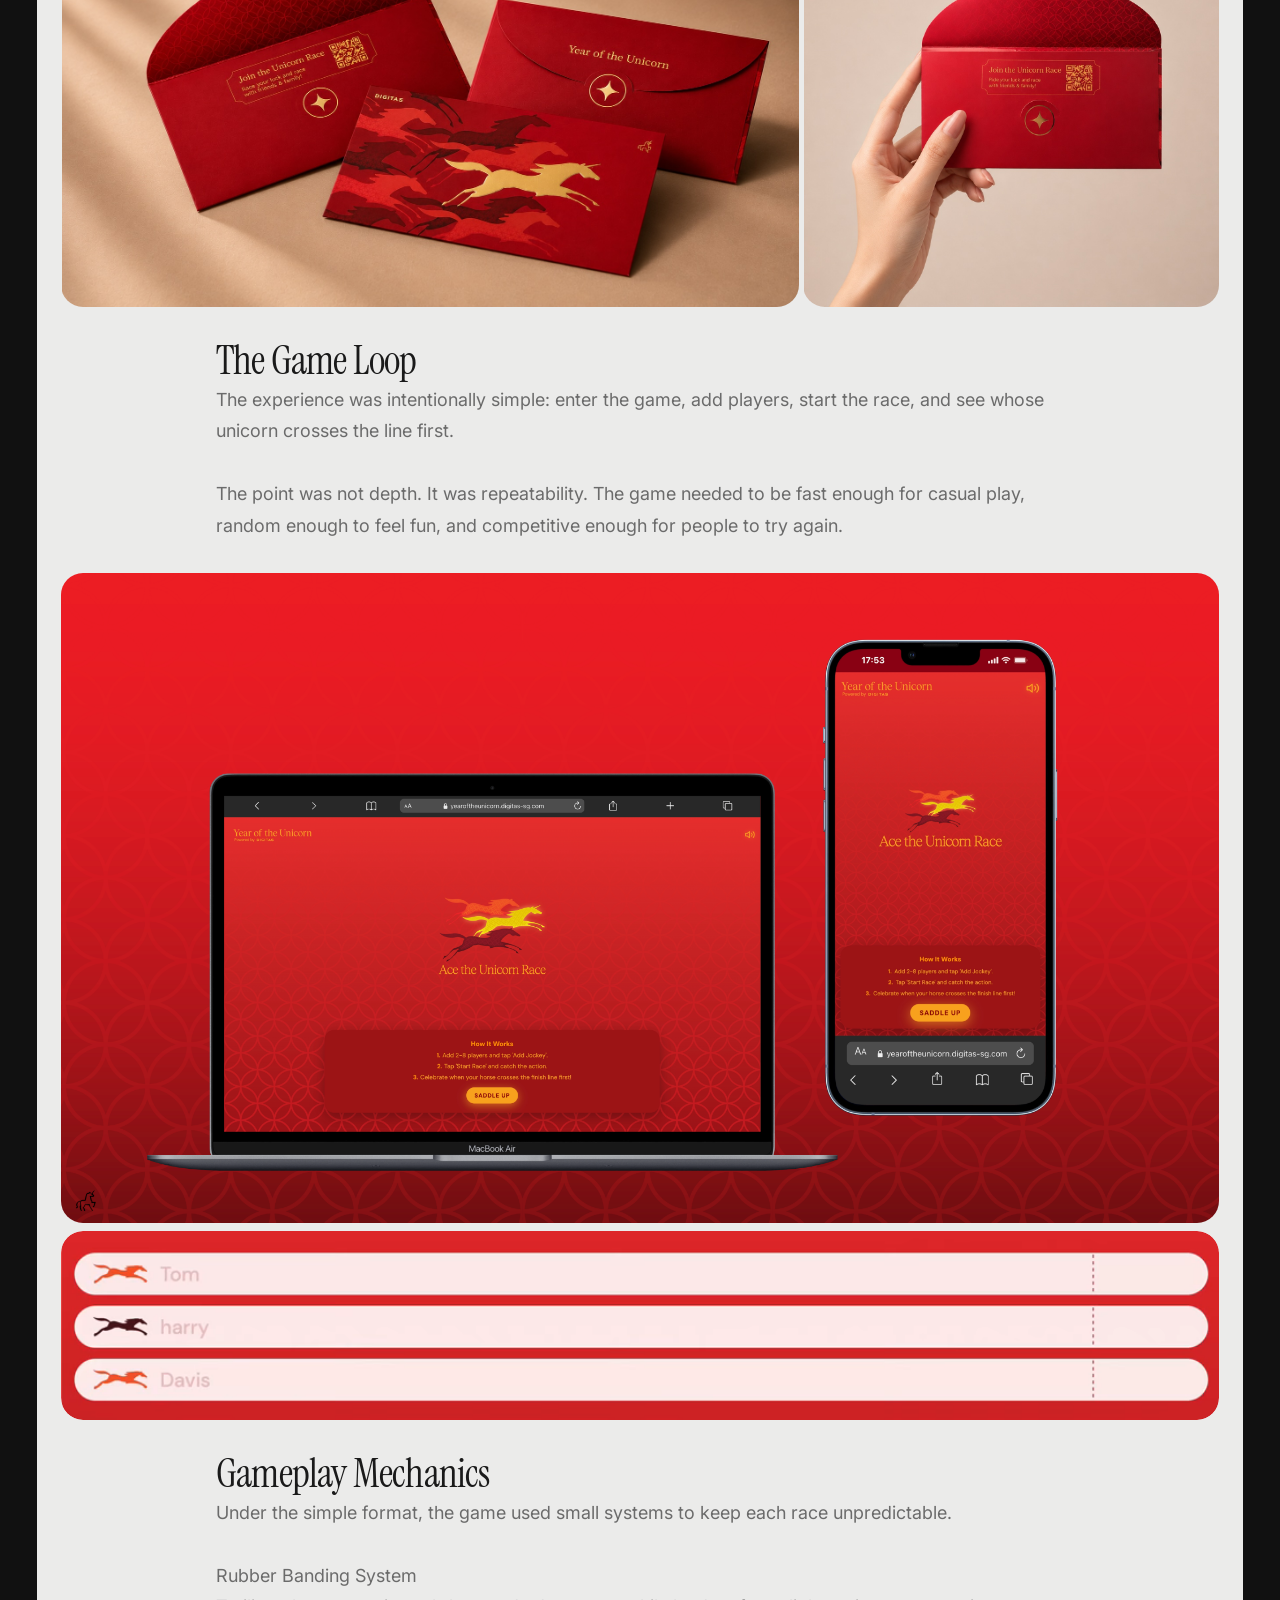
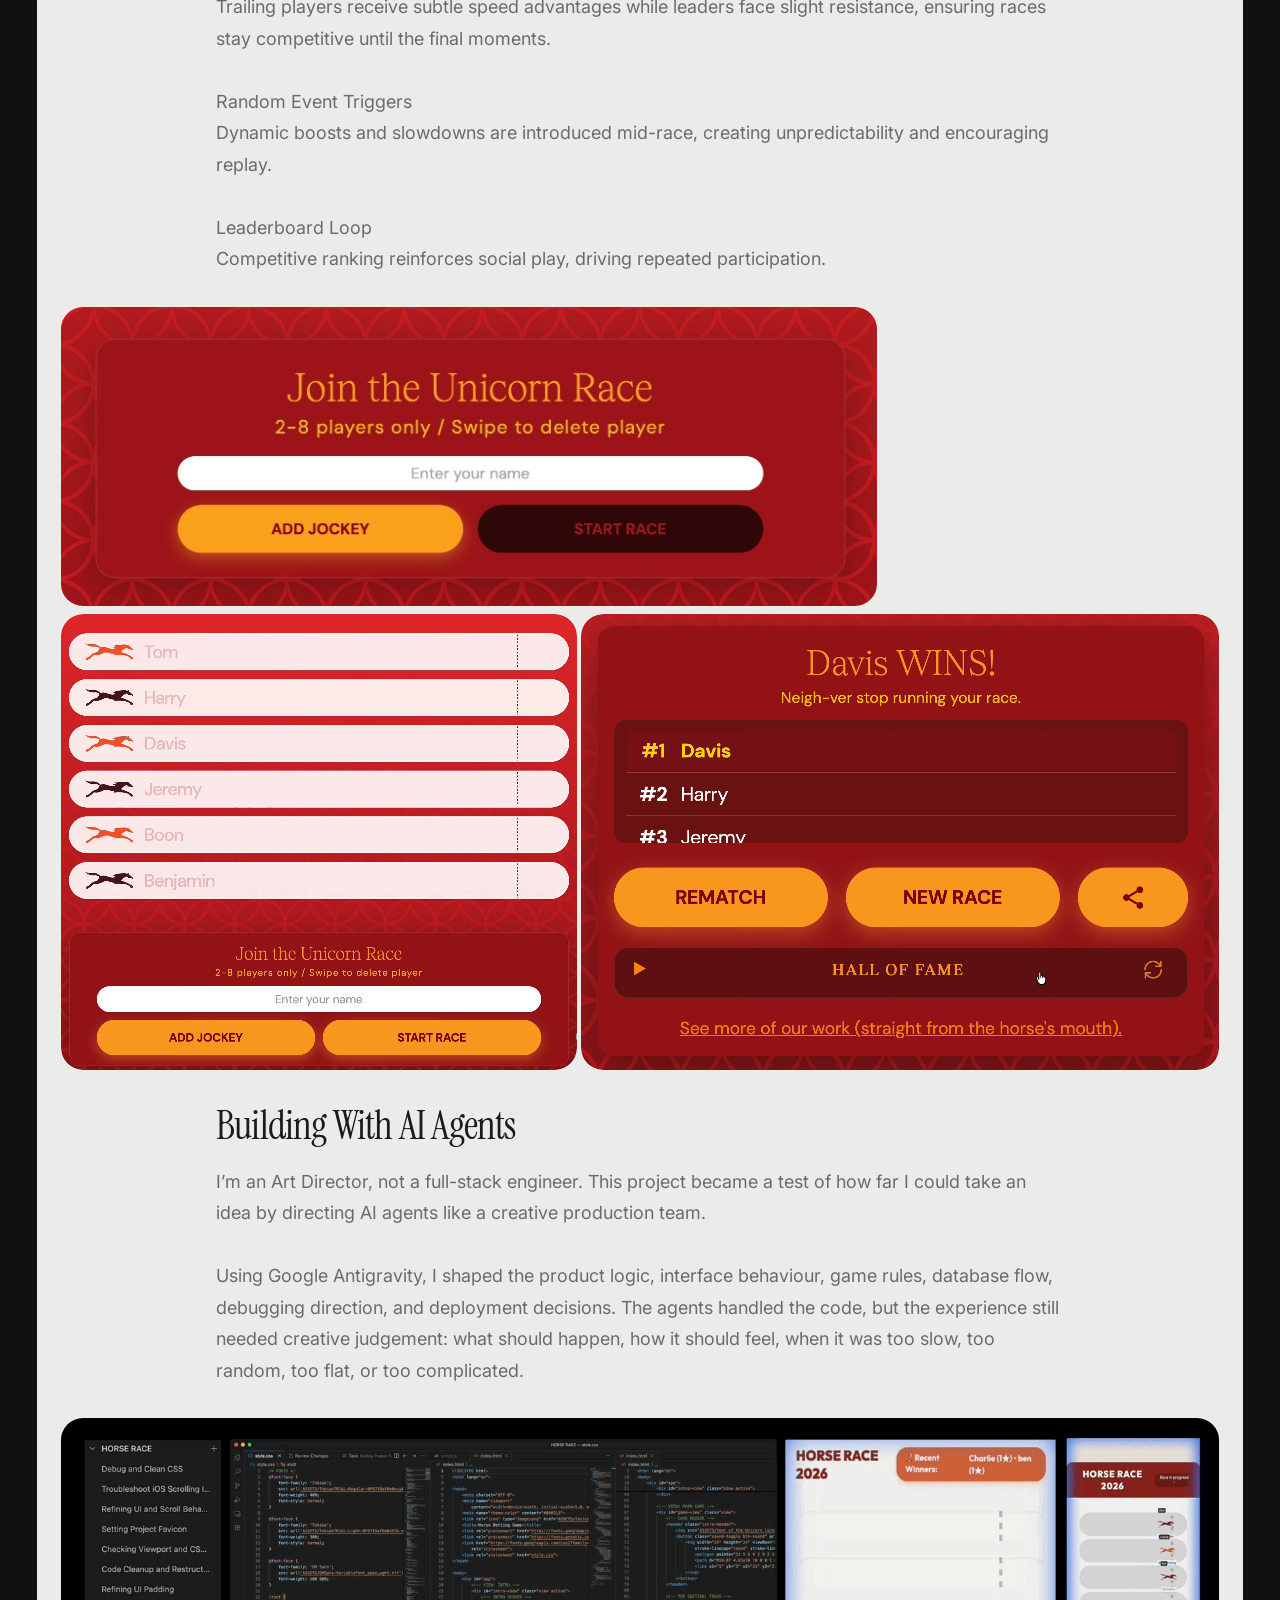
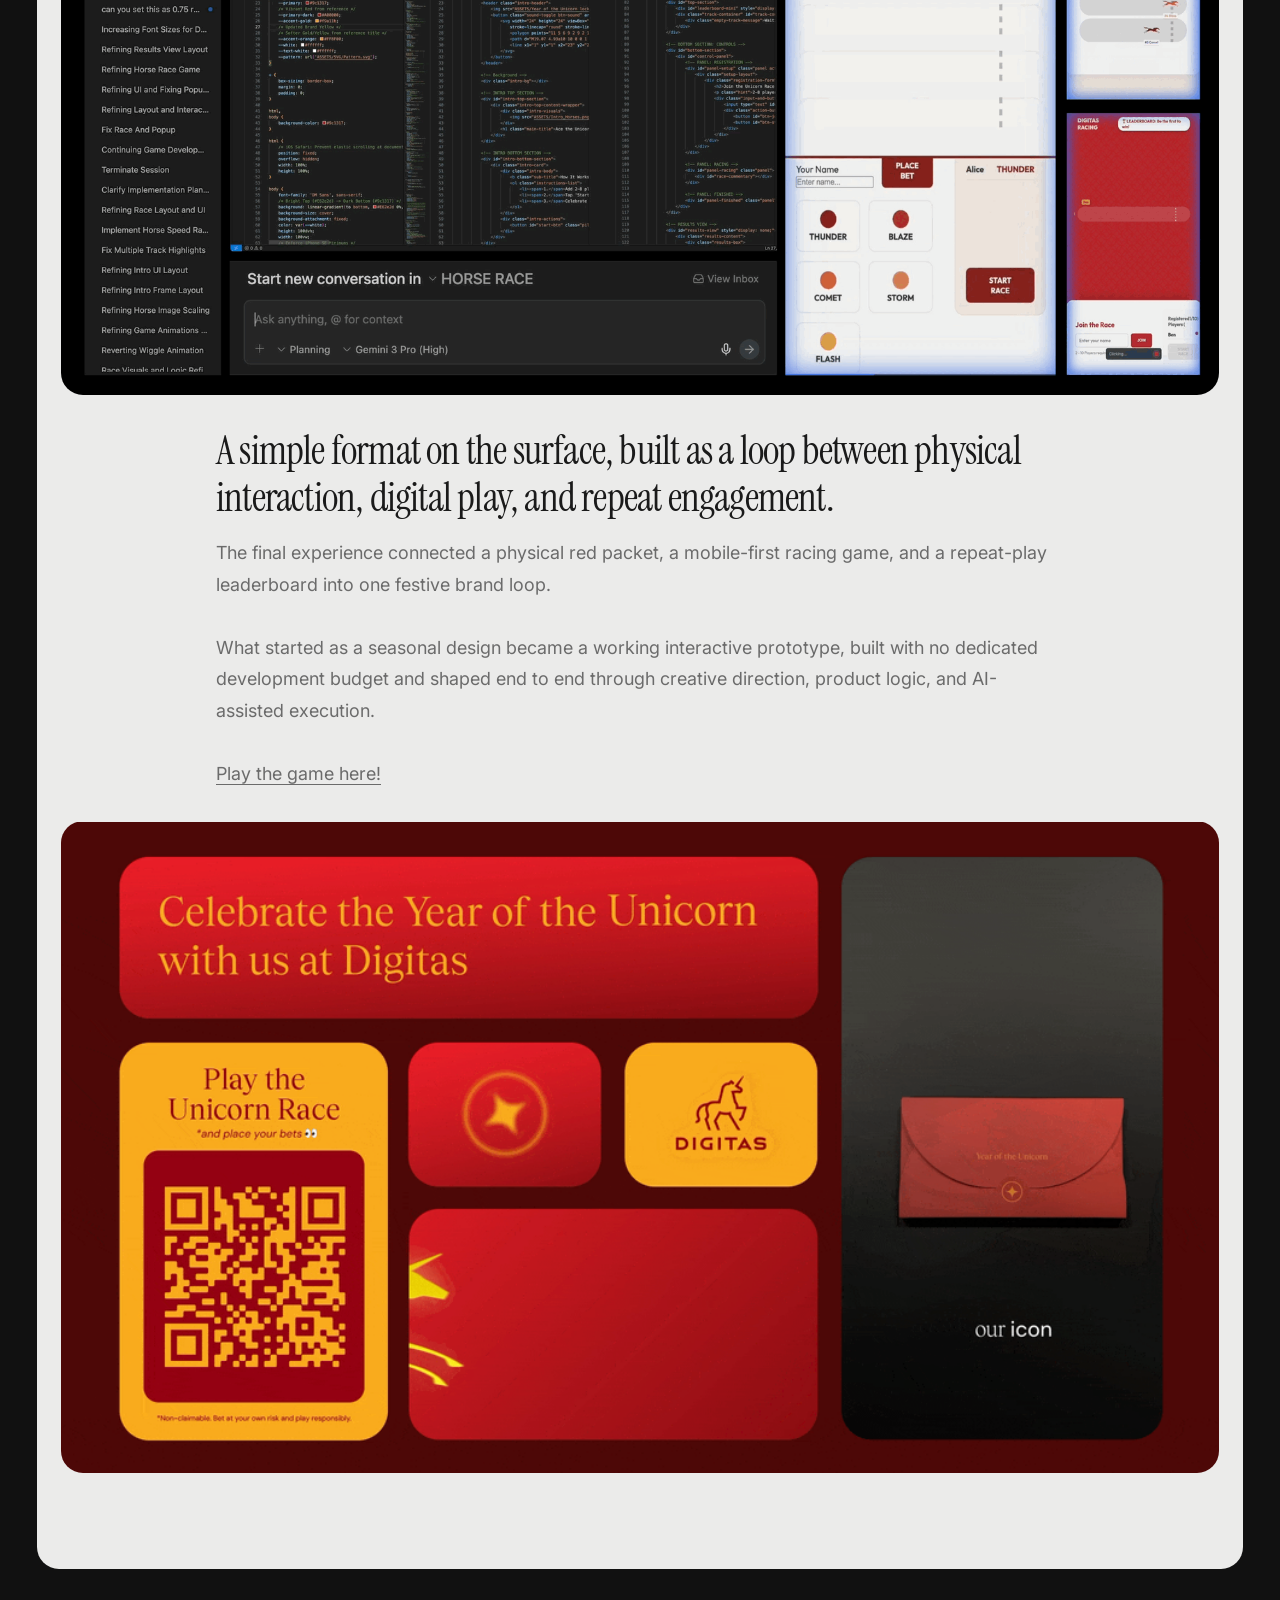
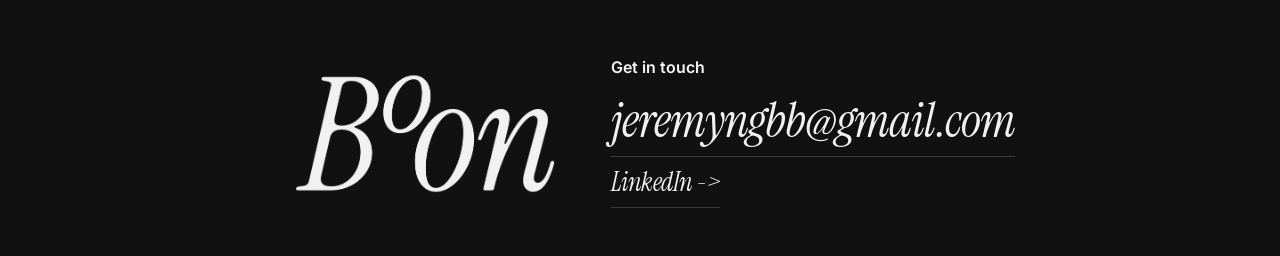
==== commit 2fdc9e21: "Hide editor and refresh portfolio layout" ====
--- a/lab/digitas-ace-the-unicorn-race/index.html
+++ b/lab/digitas-ace-the-unicorn-race/index.html
@@ -8,7 +8,7 @@
   <base href="../../">
   <link rel="icon" type="image/png" href="assets/boon-logo.png">
   <link rel="apple-touch-icon" href="assets/boon-logo.png">
-  <link rel="stylesheet" href="css/style.css?v=20260510-19">
+  <link rel="stylesheet" href="css/style.css?v=20260513-02">
 </head>
 <body>
   <div class="viewport-outer">
@@ -54,9 +54,9 @@
     transition: all 0.3s cubic-bezier(0.16, 1, 0.3, 1); z-index: 3000;
   "></div>
 
-  <script defer src="js/data.js?v=20260510-19"></script>
-  <script defer src="js/core.js?v=20260510-19"></script>
-  <script defer src="js/app.js?v=20260510-19"></script>
-  <script defer src="js/editor.js?v=20260510-19"></script>
+  <script defer src="js/data.js?v=20260513-02"></script>
+  <script defer src="js/core.js?v=20260513-02"></script>
+  <script defer src="js/app.js?v=20260513-02"></script>
+  <script defer src="js/editor.js?v=20260513-02"></script>
 </body>
 </html>
